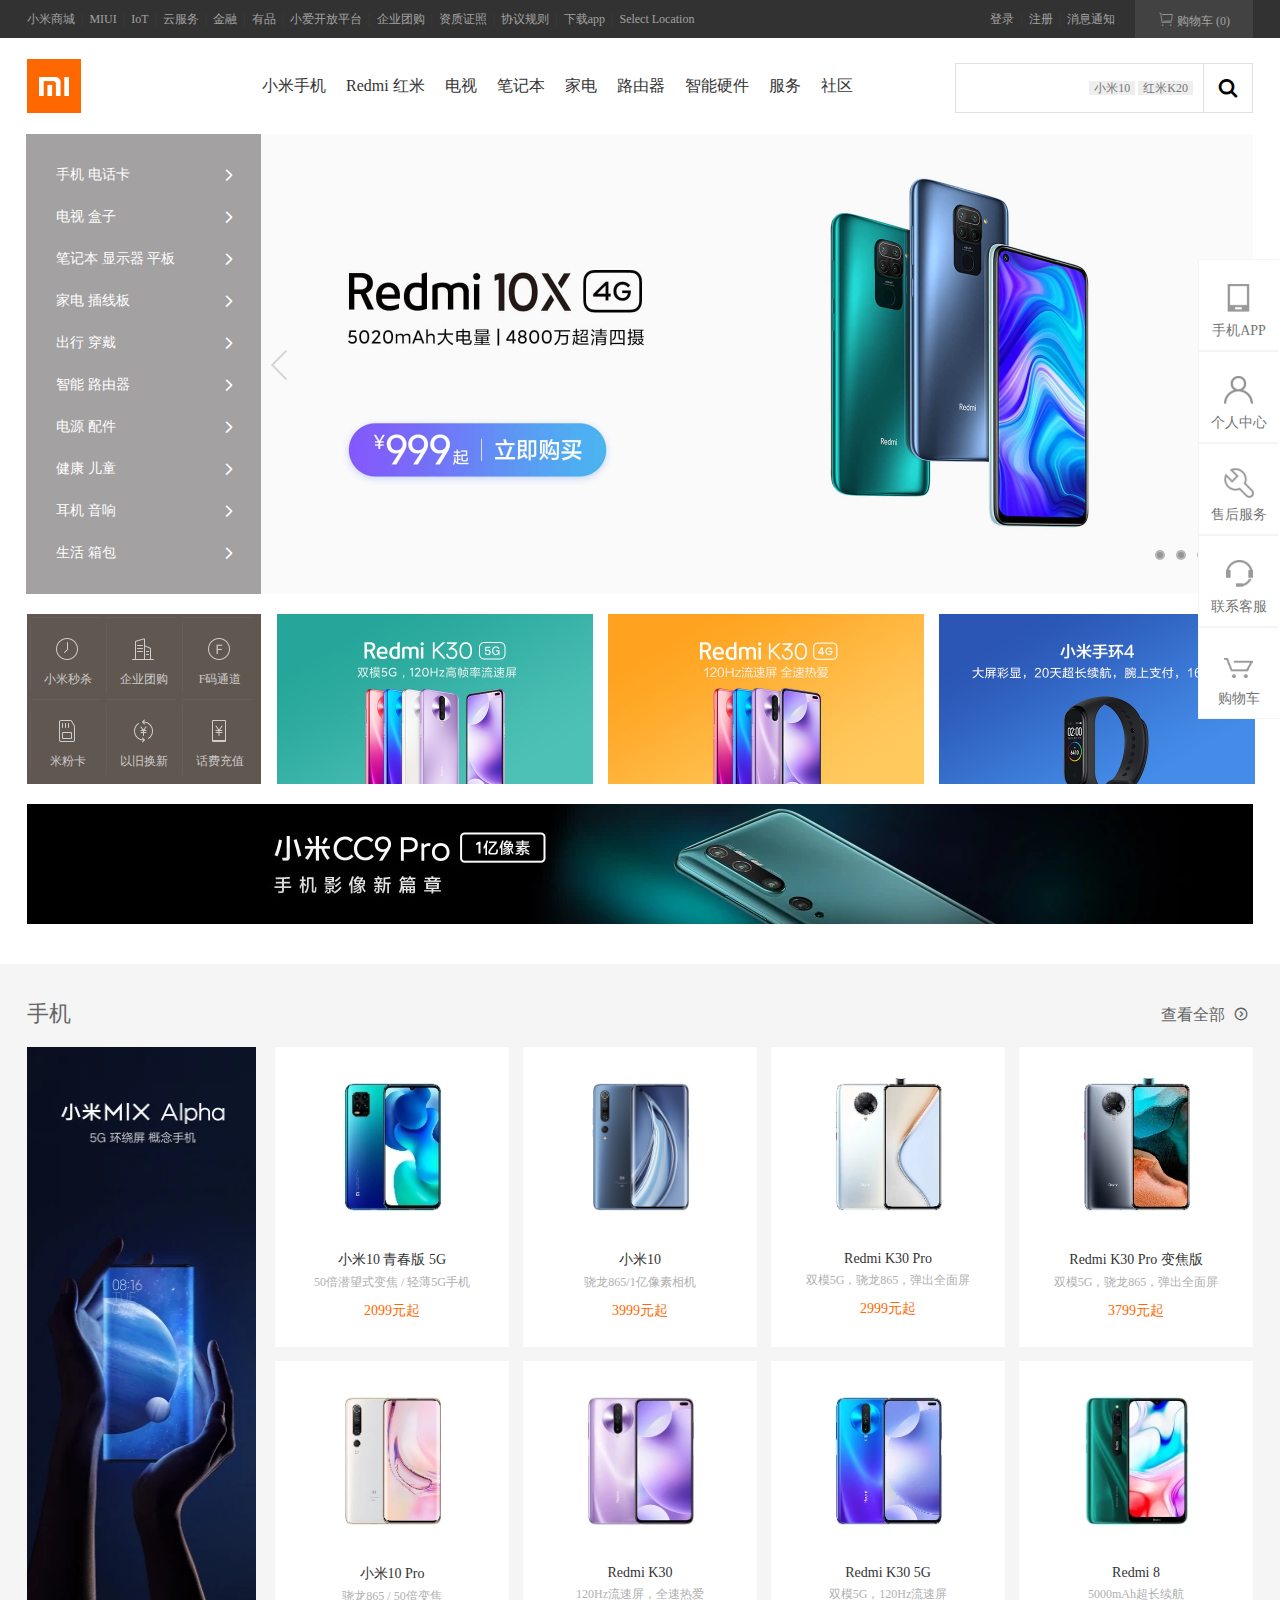
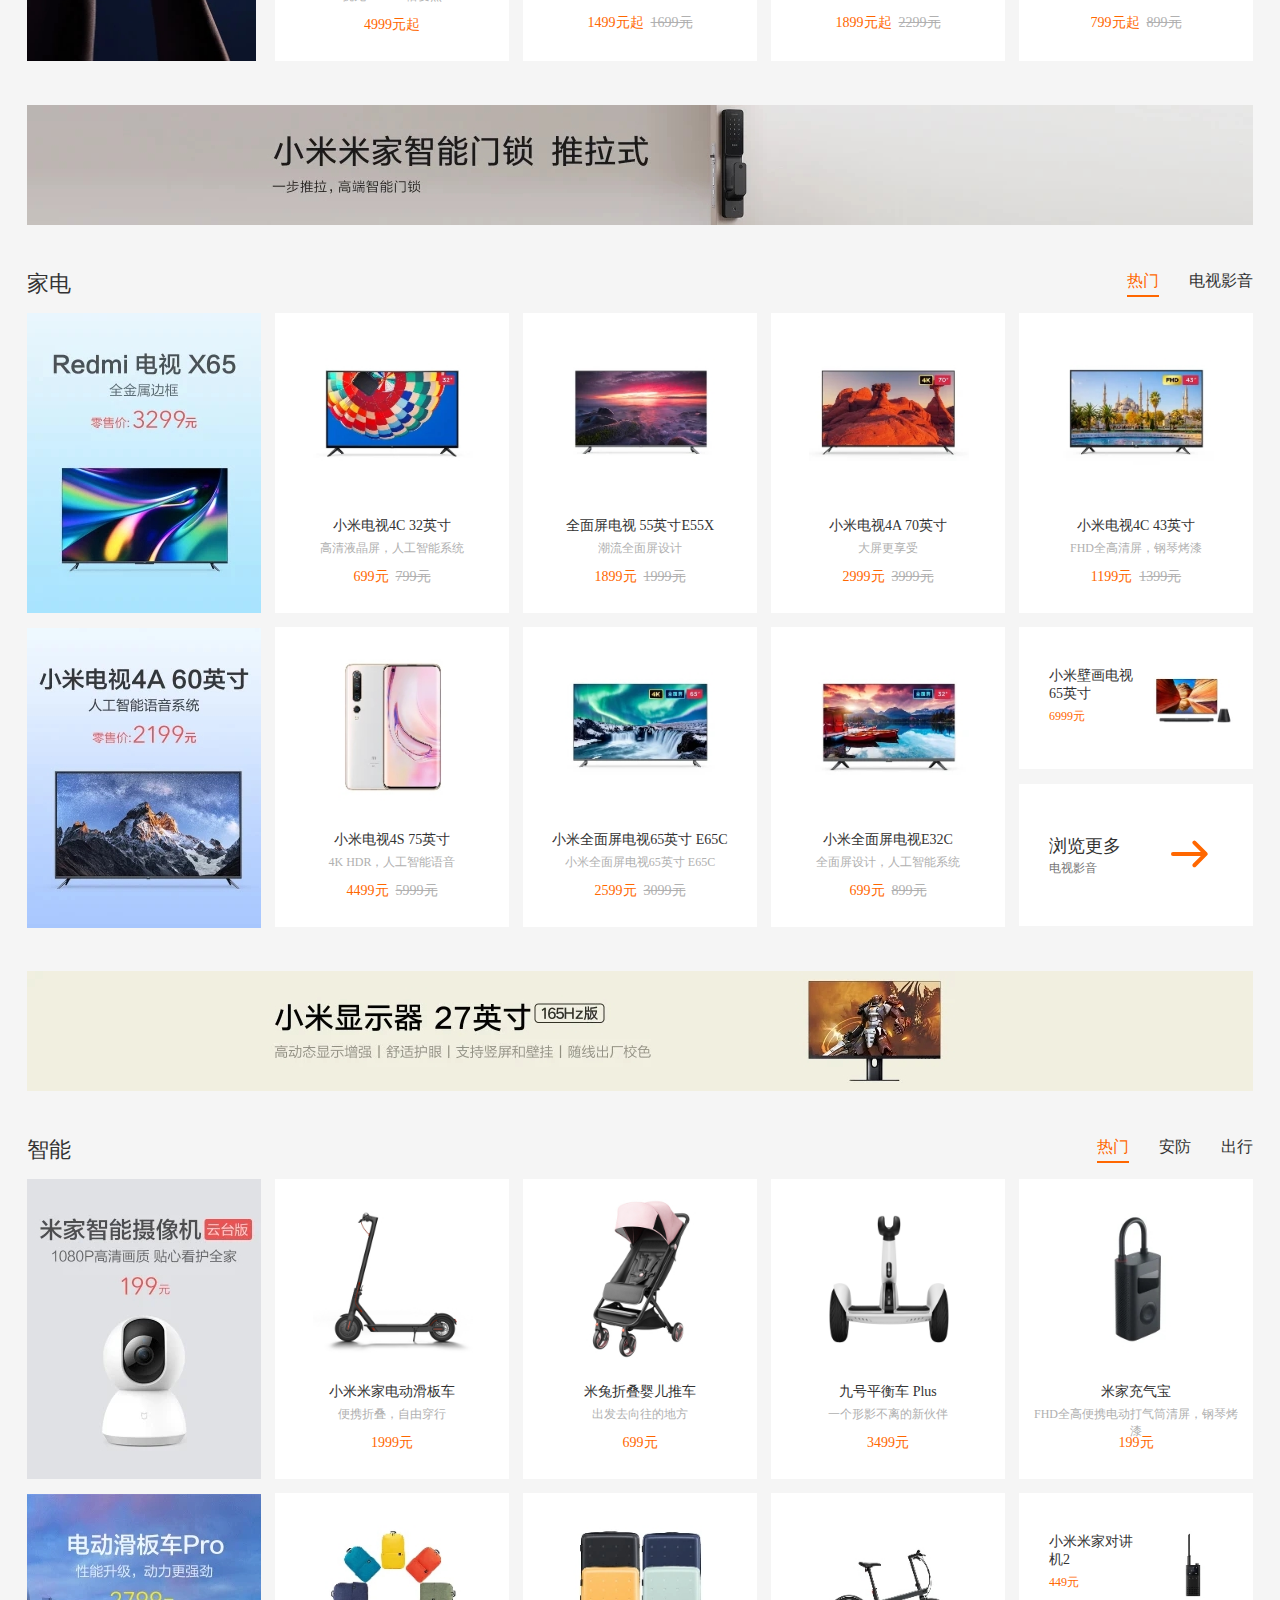
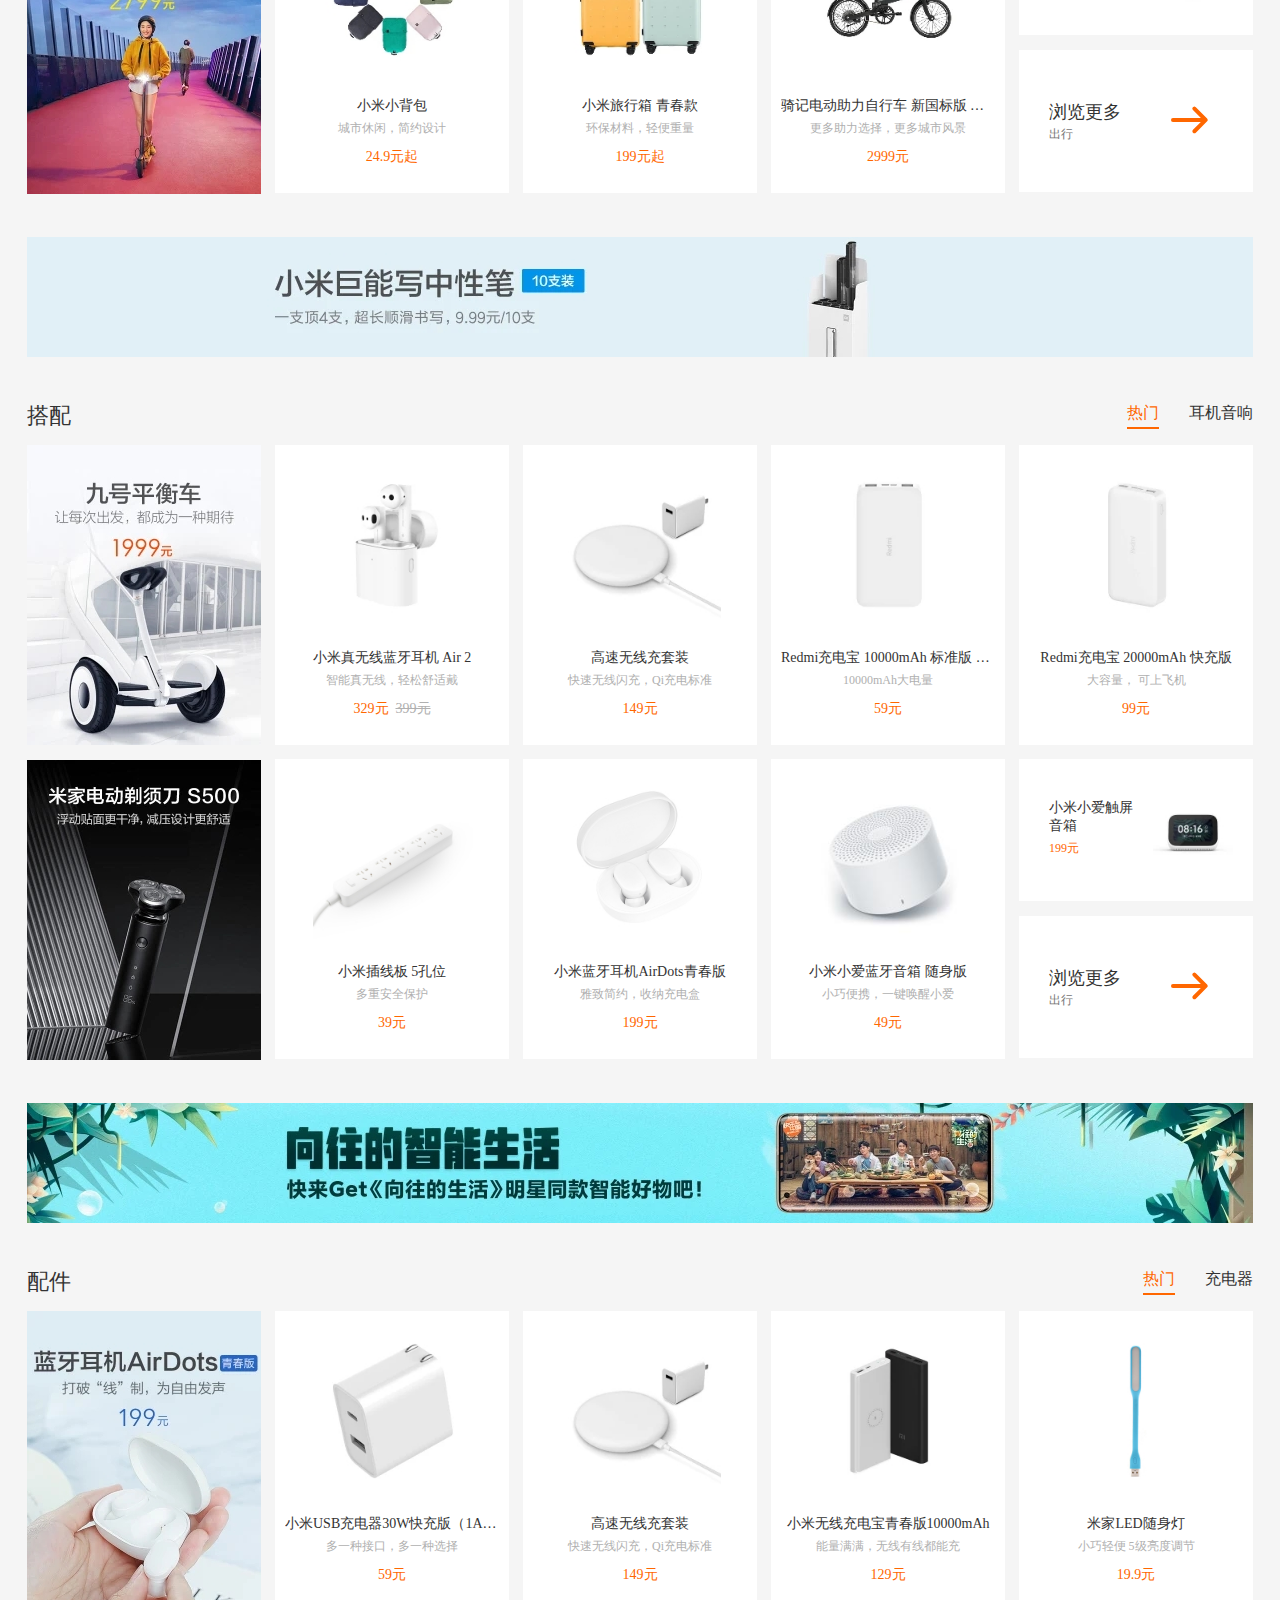
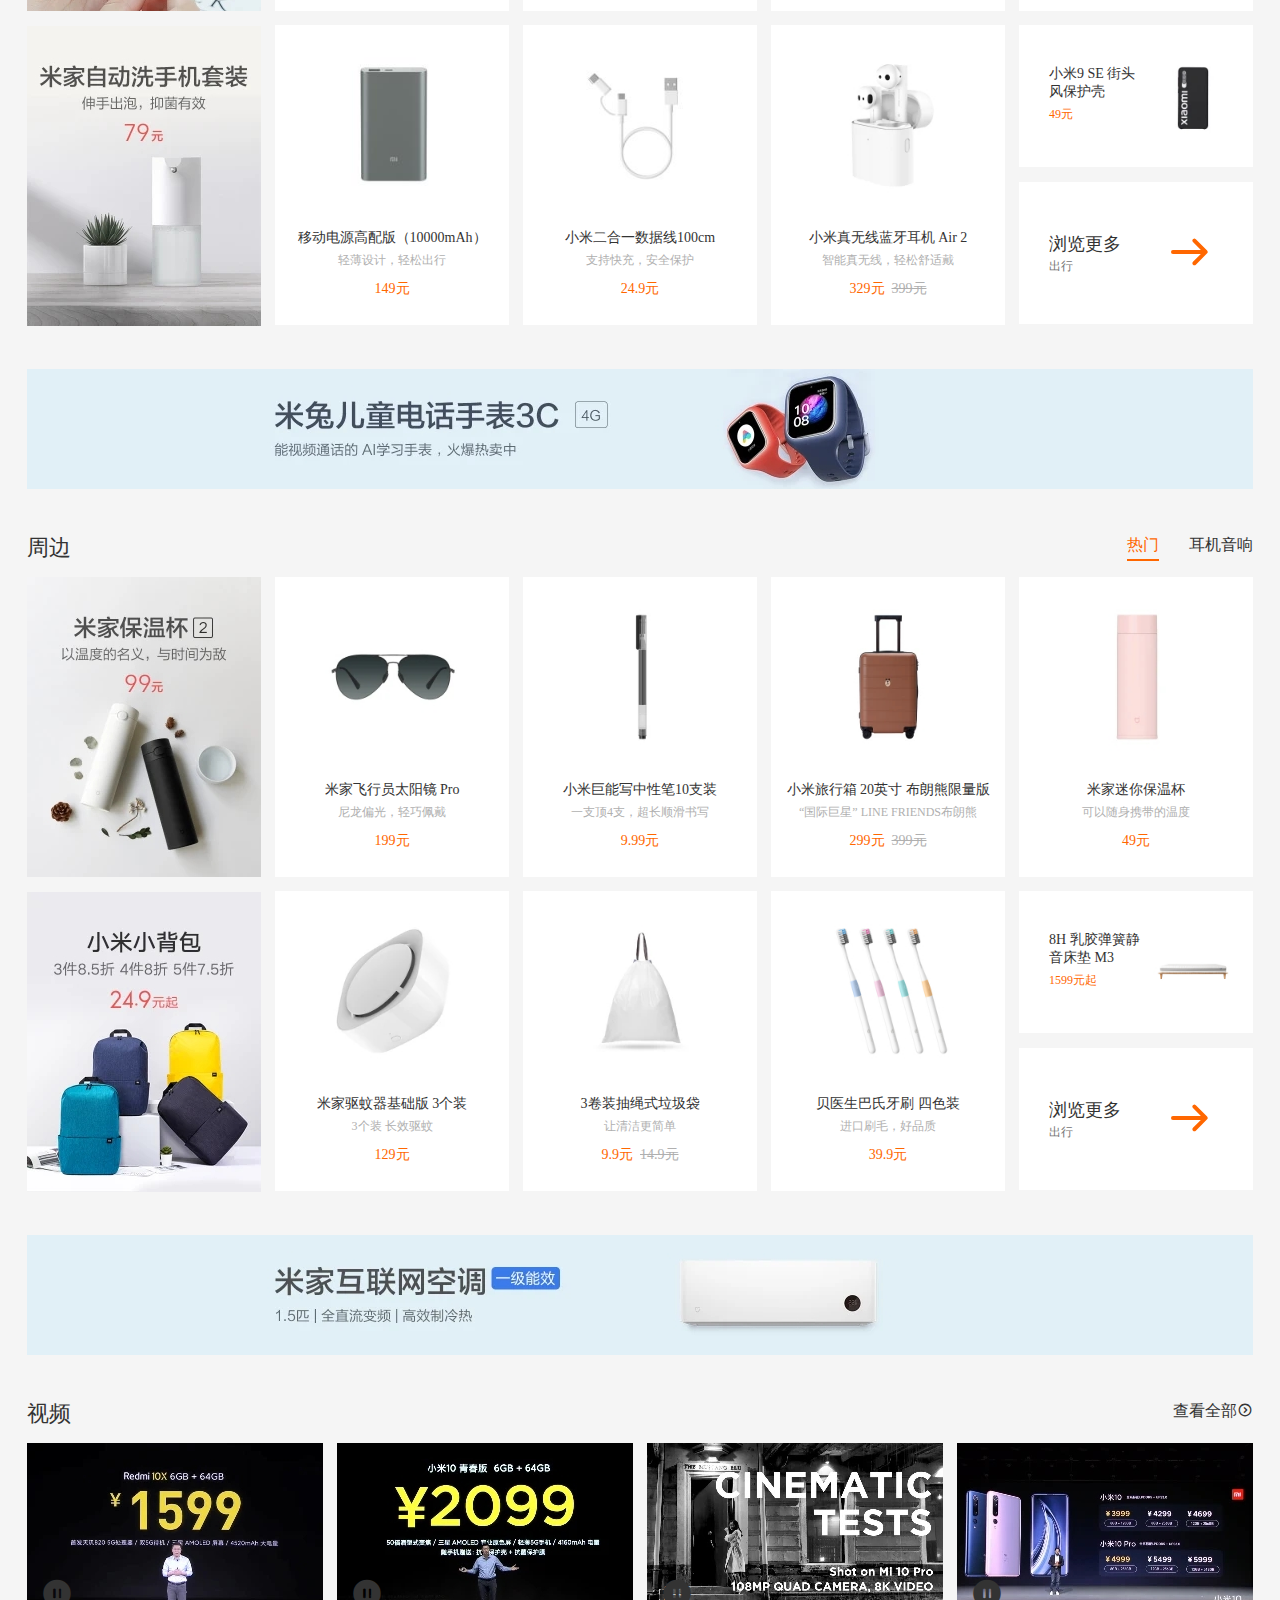
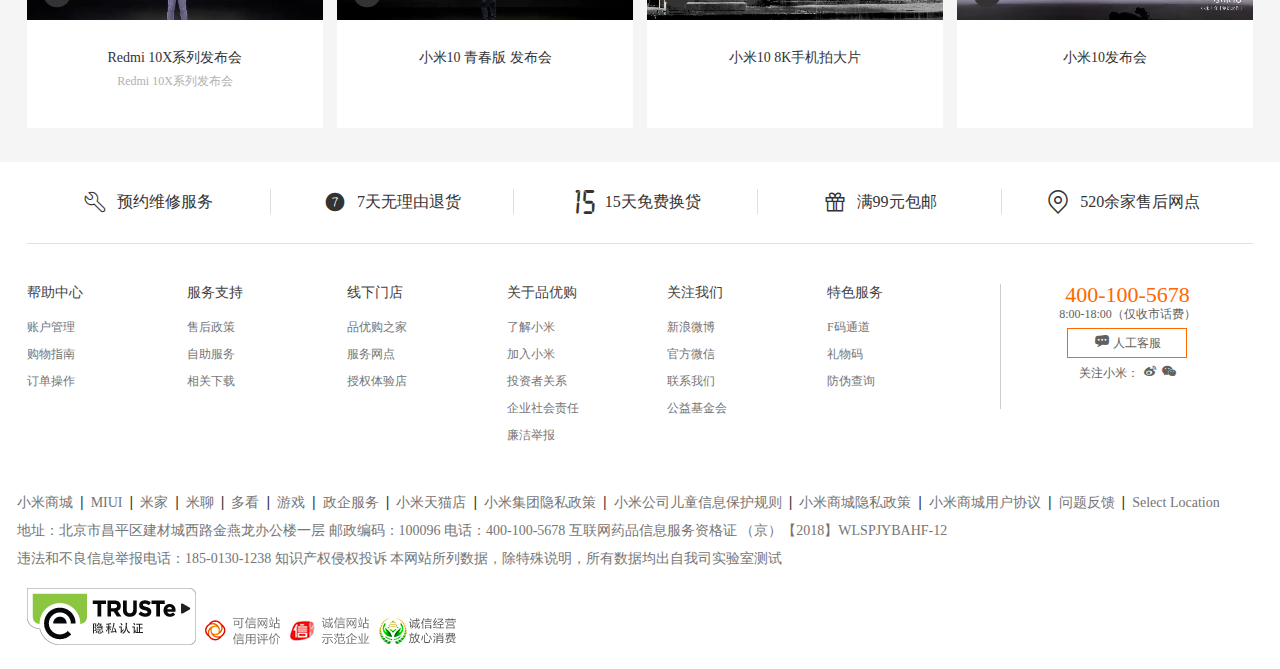
==== index.html @ 1502c495 "first commit" ====
<!DOCTYPE html>
<html>
<head>
    <meta charset="UTF-8">
    <meta name="viewport" content="width=device-width, initial-scale=1.0">
    <meta name="keywprds" content="" />
    <meta name="description"content="" />
    <title> 小米商城 - 小米10 Pro、Redmi 10X、小米MIX Alpha，小米电视官方网站</title>
    <!-- 首页的css -->
    <link rel="stylesheet" href="css/index.css">
    <!-- 公共的css -->
    <link rel="stylesheet" href="css/style.css">
    <!--  处理默认样式 -->
    <link rel="stylesheet" href="css/reset.css">
    <!-- 字体图标样式 -->
    <link rel="stylesheet" href="fonts/iconfont.css">
    <!-- 网页标题图标 -->
    <link rel="shortcut icon" href="img/favicon.ico" type="image/x-icon">
    <script src="https://cdn.staticfile.org/jquery/1.10.2/jquery.min.js">
    </script>
</head>
<body>
    <!-- 顶部 S -->
    <div class="page-top">
        <div class="container">
                <div class="top-lt">
                    <a href="#">小米商城</a>
                    <span>|</span>
                    <a href="#">MIUI</a>
                    <span>|</span>
                    <a href="#">IoT</a>
                    <span>|</span>
                    <a href="#">云服务</a>
                    <span>|</span>
                    <a href="#">金融</a>
                    <span>|</span>
                    <a href="#">有品</a>
                    <span>|</span>
                    <a href="#">小爱开放平台</a>
                    <span>|</span>
                    <a href="#">企业团购</a>
                    <span>|</span>
                    <a href="#">资质证照</a>
                    <span>|</span>
                    <a href="#">协议规则</a>
                    <span>|</span>
                    <a href="#" class="download">下载app
                    <div class="down-box">
                        <b>&#9650</b>
                        <img src="img/download.png" alt="">
                        <i style="cursor: auto;">小米商城app</i>
                    </div>
                </a>
                    <span>|</span>
                    <a href="#">Select Location</a>
                </div>
                <div class="top-gt">
                    <div class="car-box">
                        <a href="#" class="tit">
                            <i class="iconfont icon-gouwuche"></i>
                            购物车
                            (<span>0</span>)
                        </a>
                        <div class="pop">
                            <p class="no-good">您的购物车还没有商品，赶紧选购吧</p>
                            <!-- <ul class="list">
                                <li>
                                    <a href="#" class="pic"><img src="img/1.webp.jpg" alt=""></a>
                                        <div class="txt">小米10 青春版5G</div>
                                        <div class="num">
                                            <h4>3299元 X 1</h4>
                                            <i>X</i>
                                        </div>
                                </li>
                                <li>
                                    <a href="#" class="pic"><img src="img/1.webp.jpg" alt=""></a>
                                        <div class="txt">小米10 青春版5G</div>
                                        <div class="num">
                                            <h4>3299元 X 1</h4>
                                            <i>X</i>
                                        </div>
                                </li>
                                <li>
                                    <a href="#" class="pic"><img src="img/1.webp.jpg" alt=""></a>
                                        <div class="txt">小米10 青春版5G</div>
                                        <div class="num">
                                            <h4>3299元 X 1</h4>
                                            <i>X</i>
                                        </div>
                                </li>
                                <li>
                                    <a href="#" class="pic"><img src="img/1.webp.jpg" alt=""></a>
                                        <div class="txt">小米10 青春版5G</div>
                                        <div class="num">
                                            <h4>3299元 X 1</h4>
                                            <i>X</i>
                                        </div>
                                </li>
                                <li>
                                    <a href="#" class="pic"><img src="img/1.webp.jpg" alt=""></a>
                                        <div class="txt">小米10 青春版5G</div>
                                        <div class="num">
                                            <h4>3299元 X 1</h4>
                                            <i>X</i>
                                        </div>
                                </li>
                            </ul>
                            <div class="total">
                                <div class="price">
                                    <p>共8件商品</p>
                                    <h3>6062元</h3>
                                </div>
                                <a href="#" class="btn">立即结算</a>
                            </div> -->
                        </div>
                    </div>
                    <div class="login">
                        <a href="#">登录</a>
                        <span>|</span>
                        <a href="#">注册</a>
                        <span>|</span>
                        <a href="#">消息通知</a>
                    </div>
                    <!-- <div class="userinfo">
                        <div class="user">
                            <a href="#" class="tit">用户~~</a>
                            <ul>
                                <li><a href="#">个人中心</a></li>
                                <li><a href="#">评价晒单</a></li>
                                <li><a href="#">我的喜欢</a></li>
                                <li><a href="#">小米账号</a></li>
                                <li><a href="#">退出登录</a></li>
                            </ul>
                        </div>
                        <a href="#" class="link">消息通知</a>
                        <span>|</span>
                        <a href="#" class="link">我的订单</a>
                    </div> -->
                </div>
        </div>
    </div>
    <!-- 顶部  E-->

    <!-- 导航 S -->
        <div class="page-nav">
            <div class="container">
                <a href="" class="logo"></a>
                <ul class="nav">
                    <li class="nav-item" id="page-all-nav">
                        <a href="#" class="tit">全部商品分类</a>
                        <!-- 全部商品分类下拉菜单 -->
                        <div class="slider-nav">
                            <ul class="slider-ul">
                                <li class="slider-li">
                                        <a href="#" class="name">
                                            手机 电话卡
                                            <i class="iconfont icon-you-"></i>
                                        </a>
                                        <div class="slider-pop">
                                            <a href="#" class="pop-a">
                                                <img src="img/sm1.webp.jpg" alt="">
                                                <span class="text">Redmi 10X 4G</span>
                                            </a>
                                            <a href="#" class="pop-a">
                                                <img src="img/sm1.webp.jpg" alt="">
                                                <span class="text">Redmi 10X 4G</span>
                                            </a>
                                            <a href="#" class="pop-a">
                                                <img src="img/sm1.webp.jpg" alt="">
                                                <span class="text">Redmi 10X 4G</span>
                                            </a>
                                            <a href="#" class="pop-a">
                                                <img src="img/sm1.webp.jpg" alt="">
                                                <span class="text">Redmi 10X 4G</span>
                                            </a>
                                            <a href="#" class="pop-a">
                                                <img src="img/sm1.webp.jpg" alt="">
                                                <span class="text">Redmi 10X 4G</span>
                                            </a>
                                            <a href="#" class="pop-a">
                                                <img src="img/sm1.webp.jpg" alt="">
                                                <span class="text">Redmi 10X 4G</span>
                                            </a>
                                            <a href="#" class="pop-a">
                                                <img src="img/sm1.webp.jpg" alt="">
                                                <span class="text">Redmi 10X 4G</span>
                                            </a>
                                            <a href="#" class="pop-a">
                                                <img src="img/sm1.webp.jpg" alt="">
                                                <span class="text">Redmi 10X 4G</span>
                                            </a>
                                            <a href="#" class="pop-a">
                                                <img src="img/sm1.webp.jpg" alt="">
                                                <span class="text">Redmi 10X 4G</span>
                                            </a>
                                            <a href="#" class="pop-a">
                                                <img src="img/sm1.webp.jpg" alt="">
                                                <span class="text">Redmi 10X 4G</span>
                                            </a>
                                            <a href="#" class="pop-a">
                                                <img src="img/sm1.webp.jpg" alt="">
                                                <span class="text">Redmi 10X 4G</span>
                                            </a>
                                            <a href="#" class="pop-a">
                                                <img src="img/sm1.webp.jpg" alt="">
                                                <span class="text">Redmi 10X 4G</span>
                                            </a>
                                            
                                        </div>
                                </li>
                                <li class="slider-li">
                                    <a href="#" class="name">
                                        电视 盒子
                                        <i class="iconfont icon-you-"></i>
                                    </a>
                                </li>
                                <li class="slider-li">
                                    <a href="#" class="name">
                                        笔记本 显示器 平板
                                        <i class="iconfont icon-you-"></i>
                                    </a>
                                </li>
                                <li class="slider-li">
                                    <a href="#" class="name">
                                        家电 插线板
                                        <i class="iconfont icon-you-"></i>
                                    </a>
                                </li>
                                <li class="slider-li">
                                    <a href="#" class="name">
                                        出行 穿戴
                                        <i class="iconfont icon-you-"></i>
                                    </a>
                                </li>
                                <li class="slider-li">
                                    <a href="#" class="name">
                                        智能 路由器
                                        <i class="iconfont icon-you-"></i>
                                    </a>
                                </li>
                                <li class="slider-li">
                                    <a href="#" class="name">
                                        电源 配件
                                        <i class="iconfont icon-you-"></i>
                                    </a>
                                </li>
                                <li class="slider-li">
                                    <a href="#" class="name">
                                        健康 儿童
                                        <i class="iconfont icon-you-"></i>
                                    </a>
                                </li>
                                <li class="slider-li">
                                    <a href="#" class="name">
                                        耳机 音响
                                        <i class="iconfont icon-you-"></i>
                                    </a>
                                </li>
                                <li class="slider-li">
                                    <a href="#" class="name">
                                        生活 箱包
                                        <i class="iconfont icon-you-"></i>
                                    </a>
                                </li>
                            
                            </ul>
                        </div>
                    </li>
                    <li class="nav-item">
                        <a href="#" class="tit">小米手机</a>
                        <div class="pop">
                            <ul class="down-ul container">
                                <li class="down-li">
                                    <a href="#" class="pic">
                                        <img src="img/1.webp.jpg" alt="">
                                    </a>
                                <h3 class="name">小米10 青春版 5G</h3>
                                <p class="price">2099元起</p>
                                <i></i>
                                </li>
                                <li class="down-li">
                                    <a href="#" class="pic">
                                        <img src="img/2.webp.jpg" alt="">
                                    </a>
                                <h3 class="name">小米10 Pro</h3>
                                <p class="price">4999元起</p>
                                <i></i>
                                </li>
                                <li class="down-li">
                                    <a href="#" class="pic">
                                        <img src="img/3.webp.jpg" alt="">
                                    </a>
                                <h3 class="name">小米10</h3>
                                <p class="price">4999元</p>
                                <i></i>
                                </li>
                                <li class="down-li">
                                    <a href="#" class="pic">
                                        <img src="img/4.webp.jpg" alt="">
                                    </a>
                                <h3 class="name">小米CC9</h3>
                                <p class="price">1499元起</p>
                                <i></i>
                                </li>
                                <li class="down-li">
                                    <a href="#" class="pic">
                                        <img src="img/5.webp.jpg" alt="">
                                    </a>
                                <h3 class="name">小米CC9e</h3>
                                <p class="price">1099元起</p>
                                <i></i>
                                </li>
                                <li class="down-li">
                                    <a href="#" class="pic">
                                        <img src="img/6.webp.jpg" alt="">
                                    </a>
                                <h3 class="name">小米CC9 美图定制版</h3>
                                <p class="price">1999元</p>
                                </li>
                                
                            </ul>
                        </div>
                    </li>
                    <li class="nav-item">
                        <a href="#" class="tit">Redmi 红米</a>
                        <div class="pop">
                            <ul class="down-ul container">
                                <li class="down-li">
                                    <a href="#" class="pic">
                                        <img src="img/red1.jpg" alt="">
                                    </a>
                                <h3 class="name">Redmi 10X 4G</h3>
                                <p class="price">999元起</p>
                                <i></i>
                                </li>
                                <li class="down-li">
                                    <a href="#" class="pic">
                                        <img src="img/red2.jpg" alt="">
                                    </a>
                                <h3 class="name"> Redmi 10X 5G 系列</h3>
                                <p class="price">1599元起</p>
                                <i></i>
                                </li>
                                <li class="down-li">
                                    <a href="#" class="pic">
                                        <img src="img/red3.jpg" alt="">
                                    </a>
                                <h3 class="name">Redmi K30 Pro</h3>
                                <p class="price">2699元起</p>
                                <i></i>
                                </li>
                                <li class="down-li">
                                    <a href="#" class="pic">
                                        <img src="img/red4.jpg" alt="">
                                    </a>
                                <h3 class="name">Redmi K30 Pro 变焦版</h3>
                                <p class="price">3799元起</p>
                                <i></i>
                                </li>
                                <li class="down-li">
                                    <a href="#" class="pic">
                                        <img src="img/red5.jpg" alt="">
                                    </a>
                                <h3 class="name">Redmi K30</h3>
                                <p class="price">1399元起</p>
                                <i></i>
                                </li>
                                <li class="down-li">
                                    <a href="#" class="pic">
                                        <img src="img/red6.jpg" alt="">
                                    </a>
                                <h3 class="name">Redmi K30 5G</h3>
                                <p class="price">1899元起</p>
                                </li>
                                
                            </ul>
                        </div>
                    </li>
                    <li class="nav-item">
                        <a href="#" class="tit">电视</a>
                        <div class="pop">
                            <ul class="down-ul container">
                                <li class="down-li">
                                    <a href="#" class="pic">
                                        <img src="img/TV1.jpg" alt="">
                                    </a>
                                <h3 class="name">Redmi 智能电视 MAX 98''</h3>
                                <p class="price">19999元</p>
                                <i></i>
                                </li>
                                <li class="down-li">
                                    <a href="#" class="pic">
                                        <img src="img/TV2.jpg" alt="">
                                    </a>
                                <h3 class="name">小米电视4A 60英寸</h3>
                                <p class="price">1899元</p>
                                <i></i>
                                </li>
                                <li class="down-li">
                                    <a href="#" class="pic">
                                        <img src="img/TV3.jpg" alt="">
                                    </a>
                                <h3 class="name">Redmi 智能电视 X55</h3>
                                <p class="price">1999元</p>
                                <i></i>
                                </li>
                                <li class="down-li">
                                    <a href="#" class="pic">
                                        <img src="img/TV4.jpg" alt="">
                                    </a>
                                <h3 class="name">Redmi 红米电视 70英寸 R70A</h3>
                                <p class="price">2999元</p>
                                <i></i>
                                </li>
                                <li class="down-li">
                                    <a href="#" class="pic">
                                        <img src="img/TV5.jpg" alt="">
                                    </a>
                                <h3 class="name">小米壁画电视 65英寸</h3>
                                <p class="price">6999元</p>
                                <i></i>
                                </li>
                                <li class="down-li">
                                    <a href="#" class="pic">
                                        <img src="img/TV6.jpg" alt="">
                                    </a>
                                <h3 class="name">小米全面屏电视E55A</h3>
                                <p class="price">1599元</p>
                                </li>
                                
                            </ul>
                        </div>
                    </li>
                    <li class="nav-item">
                        <a href="#" class="tit">笔记本</a>
                        <div class="pop">
                            <ul class="down-ul container">
                                <li class="down-li">
                                    <a href="#" class="pic">
                                        <img src="img/cpu1.jpg" alt="">
                                    </a>
                                <h3 class="name">RedmiBook 16 锐龙版</h3>
                                <p class="price">3599元起</p>
                                <i></i>
                                </li>
                                <li class="down-li">
                                    <a href="#" class="pic">
                                        <img src="img/cpu2.jpg" alt="">
                                    </a>
                                <h3 class="name">RedmiBook 14 Ⅱ 锐龙版</h3>
                                <p class="price">3499元起</p>
                                <i></i>
                                </li>
                                <li class="down-li">
                                    <a href="#" class="pic">
                                        <img src="img/cpu3.jpg" alt="">
                                    </a>
                                <h3 class="name">RedmiBook 13 锐龙版</h3>
                                <p class="price">3499元起</p>
                                <i></i>
                                </li>
                                <li class="down-li">
                                    <a href="#" class="pic">
                                        <img src="img/cpu4.jpg" alt="">
                                    </a>
                                <h3 class="name">RedmiBook 13</h3>
                                <p class="price">4199元起</p>
                                <i></i>
                                </li>
                                <li class="down-li">
                                    <a href="#" class="pic">
                                        <img src="img/cpu5.jpg" alt="">
                                    </a>
                                <h3 class="name">小米笔记本Pro 15</h3>
                                <p class="price">5299元起</p>
                                <i></i>
                                </li>
                                <li class="down-li">
                                    <a href="#" class="pic">
                                        <img src="img/cpu6.jpg" alt="">
                                    </a>
                                <h3 class="name">RedmiBook 14</h3>
                                <p class="price">3999元起</p>
                                </li>
                                
                            </ul>
                        </div>
                    </li>
                    <li class="nav-item">
                        <a href="#" class="tit">家电</a>
                        <div class="pop">
                            <ul class="down-ul container">
                                <li class="down-li">
                                    <a href="#" class="pic">
                                        <img src="img/jd1.jpg" alt="">
                                    </a>
                                <h3 class="name">米家互联网空调C1（一级能效）</h3>
                                <p class="price">1949元</p>
                                <i></i>
                                </li>
                                <li class="down-li">
                                    <a href="#" class="pic">
                                        <img src="img/jd2.jpg" alt="">
                                    </a>
                                <h3 class="name">米家互联网空调（一级能效）</h3>
                                <p class="price">1949元</p>
                                <i></i>
                                </li>
                                <li class="down-li">
                                    <a href="#" class="pic">
                                        <img src="img/jd3.jpg" alt="">
                                    </a>
                                <h3 class="name">Redmi全自动波轮洗衣机1A</h3>
                                <p class="price">779元</p>
                                <i></i>
                                </li>
                                <li class="down-li">
                                    <a href="#" class="pic">
                                        <img src="img/jd4.jpg" alt="">
                                    </a>
                                <h3 class="name">米家互联网洗烘一体机10kg</h3>
                                <p class="price">1999元</p>
                                <i></i>
                                </li>
                                <li class="down-li">
                                    <a href="#" class="pic">
                                        <img src="img/jd5.jpg" alt="">
                                    </a>
                                <h3 class="name">米家风冷对开门冰箱 483L</h3>
                                <p class="price">2199元</p>
                                <i></i>
                                </li>
                                <li class="down-li">
                                    <a href="#" class="pic">
                                        <img src="img/jd6.jpg" alt="">
                                    </a>
                                <h3 class="name">米家两门冰箱 160L</h3>
                                <p class="price">899元</p>
                                </li>
                                
                            </ul>
                        </div>
                    </li>
                    <li class="nav-item">
                        <a href="#" class="tit">路由器</a>
                        <div class="pop">
                            <ul class="down-ul container">
                                <li class="down-li">
                                    <a href="#" class="pic">
                                        <img src="img/lyq1.jpg" alt="">
                                    </a>
                                <h3 class="name">Redmi路由器 AX5</h3>
                                <p class="price">229元</p>
                                <i></i>
                                </li>
                                <li class="down-li">
                                    <a href="#" class="pic">
                                        <img src="img/lyq2.jpg" alt="">
                                    </a>
                                <h3 class="name">小米路由器 AX1800</h3>
                                <p class="price">329元</p>
                                <i></i>
                                </li>
                                <li class="down-li">
                                    <a href="#" class="pic">
                                        <img src="img/lyq3.jpg" alt="">
                                    </a>
                                <h3 class="name">小米AIoT路由器AX3600</h3>
                                <p class="price">599元</p>
                                <i></i>
                                </li>
                                <li class="down-li">
                                    <a href="#" class="pic">
                                        <img src="img/lyq4.jpg" alt="">
                                    </a>
                                <h3 class="name">Redmi路由器AC2100</h3>
                                <p class="price">169元</p>
                                <i></i>
                                </li>
                                <li class="down-li">
                                    <a href="#" class="pic">
                                        <img src="img/lyq5.jpg" alt="">
                                    </a>
                                <h3 class="name">小米路由器AC2100</h3>
                                <p class="price">229元</p>
                                <i></i>
                                </li>
                                <li class="down-li">
                                    <a href="#" class="pic">
                                        <img src="img/lyq6.jpg" alt="">
                                    </a>
                                <h3 class="name">小米路由器 Mesh</h3>
                                <p class="price">999元</p>
                                </li>
                                
                            </ul>
                        </div>
                    </li>
                    <li class="nav-item">
                        <a href="#" class="tit">智能硬件</a>
                        <div class="pop">
                            <ul class="down-ul container">
                                <li class="down-li">
                                    <a href="#" class="pic">
                                        <img src="img/zn1.jpg" alt="">
                                    </a>
                                <h3 class="name">小米米家智能摄像机云台版</h3>
                                <p class="price">179元</p>
                                <i></i>
                                </li>
                                <li class="down-li">
                                    <a href="#" class="pic">
                                        <img src="img/zn2.jpg" alt="">
                                    </a>
                                <h3 class="name">小米小爱老师</h3>
                                <p class="price">429元起</p>
                                <i></i>
                                </li>
                                <li class="down-li">
                                    <a href="#" class="pic">
                                        <img src="img/zn3.jpg" alt="">
                                    </a>
                                <h3 class="name">小米米家智能门锁</h3>
                                <p class="price">1099元起</p>
                                <i></i>
                                </li>
                                <li class="down-li">
                                    <a href="#" class="pic">
                                        <img src="img/zn4.jpg" alt="">
                                    </a>
                                <h3 class="name">Redmi小爱触屏音箱 8</h3>
                                <p class="price">349元</p>
                                <i></i>
                                </li>
                                <li class="down-li">
                                    <a href="#" class="pic">
                                        <img src="img/zn5.jpg" alt="">
                                    </a>
                                <h3 class="name">小米小爱触屏音箱</h3>
                                <p class="price">199元起</p>
                                <i></i>
                                </li>
                                <li class="down-li">
                                    <a href="#" class="pic">
                                        <img src="img/zn6.jpg" alt="">
                                    </a>
                                <h3 class="name">Redmi小爱音箱 Play</h3>
                                <p class="price">79元起</p>
                                </li>
                                
                            </ul>
                        </div>
                    </li>
                    <li class="nav-item">
                        <a href="#" class="tit">服务</a>
                    </li>
                    <li class="nav-item">
                        <a href="#" class="tit">社区</a>
                    </li>
                </ul>
                <div class="search">
                    <form action="">
                        <input type="text" class="q" />
                        <input type="submit" class="btn iconfont" value="&#xe60b;" />
                        <div class="tags">
                            <span><a href="#">小米10</a> </span>
                            <span><a href="#">红米K20</a> </span>
                        </div>
                    </form>
                    <div class="hot">
                        <ul>
                            <li><a href="#">小米手环5</a></li>
                            <li><a href="#">小米手环5</a></li>
                            <li><a href="#">小米手环5</a></li>
                            <li><a href="#">小米手环5</a></li>
                            <li><a href="#">小米手环5</a></li>
                            <li><a href="#">小米手环5</a></li>
                            <li><a href="#">小米手环5</a></li>
                            <li><a href="#">小米手环5</a></li>
                            <li><a href="#">小米手环5</a></li>
                            <li><a href="#">小米手环5</a></li>
                        </ul>
                    </div>
                </div>
            </div>
        </div>
    <!-- 导航 E -->

    <!-- 轮播导航 S -->
    <div class="idx-banner container">
        <ul class="banner-list">
            <li><img src="img/banner1.webp.jpg" alt=""><a href="#"></a></li>
            <li><img src="img/banner2.webp.jpg" alt=""><a href="#"></a></li>
            <li><img src="img/banner3.webp.jpg" alt=""><a href="#"></a></li>
            <li><img src="img/banner4.webp.jpg" alt=""><a href="#"></a></li>
            <li><img src="img/banner5.webp.jpg" alt=""><a href="#"></a></li>
        </ul>
        <a href="#" id="left" class="btn prev"></a>
        <a href="#" id="right" class="btn next"></a>
        <div class="page">
            <a href="#"><span>1</span></a>
            <a href="#"><span>2</span></a>
            <a href="#"><span>3</span></a>
            <a href="#"><span>4</span></a>
            <a href="#"><span>5</span></a>
        </div>
    </div>
    <!-- 轮播导航 E -->

    <!-- 菜单和广告 S -->
       <div class="idx-menu-adv container">
           <div class="menu">
                <ul>
                    <li><a href="#"><img src="img/d5.png" alt="">小米秒杀</a></li>
                    <li><a href="#"><img src="img/d6.png" alt="">企业团购</a></li>
                    <li><a href="#"><img src="img/d7.png" alt="">F码通道</a></li>
                    <li><a href="#"><img src="img/d8.png" alt="">米粉卡</a></li>
                    <li><a href="#"><img src="img/d9.png" alt="">以旧换新</a></li>
                    <li><a href="#"><img src="img/d10.png" alt="">话费充值</a></li>
                </ul>
           </div>
           <div class="adv">
               <ul>
                   <li class="first"><a href="#" class="pic"><img src="img/adv1.jpg" alt=""></a></li>
                   <li><a href="#" class="pic"><img src="img/adv2.jpg" alt=""></a></li>
                   <li><a href="#" class="pic"><img src="img/adv3.jpg" alt=""></a></li>
               </ul>
           </div>
       </div>
    <!-- 菜单和广告 E -->

    <!-- 广告图 S -->
    <div class="idx-adv container">
        <a href="#"><img src="img/adv11.jpg" alt=""></a>
    </div>
    <!-- 广告图 E -->

    <!-- 大内容区 S -->
       <div class="idx-container">
           <div class="container">
               <!-- 手机 -->
               <div class="idx-title">
                   <span class="tit">手机</span>
                    <a href="" class="more">查看全部 <i class="iconfont icon-youjiantou-"></i></a>
               </div>
               <div class="idx-phone idx-box">
                    <div class="adv-box col-5">
                        <a href="#" class="single"><img src="img/al1.webp.jpg" alt=""></a>
                    </div>
                    <div class="good-box">
                        <ul class="box-list">
                            <li><a href="#">
                                <div class="col-5">
                                    <img src="img/1.webp.jpg" alt="">
                                </div>
                                    <h3 class="title">小米10 青春版 5G</h3>
                                    <p class="desc">50倍潜望式变焦 / 轻薄5G手机</p>
                                    <p class="price">2099元起</p>
                            </a></li>
                            <li><a href="#">
                                <div class="col-5">
                                    <img src="img/2.webp.jpg" alt="">
                                </div>
                                    <h3 class="title">小米10</h3>
                                    <p class="desc">骁龙865/1亿像素相机</p>
                                    <p class="price">3999元起</p>
                            </a></li>
                            <li><a href="#">
                                <div class="col-5">
                                    <img src="img/3.webp.jpg" alt="">
                                </div>
                                    <h3 class="title">Redmi K30 Pro</h3>
                                    <p class="desc">双模5G，骁龙865，弹出全面屏</p>
                                    <p class="price">2999元起</p>
                            </a></li>
                            <li><a href="#">
                                <div class="col-5">
                                    <img src="img/4.webp.jpg" alt="">
                                </div>
                                    <h3 class="title">Redmi K30 Pro 变焦版</h3>
                                    <p class="desc">双模5G，骁龙865，弹出全面屏</p>
                                    <p class="price">3799元起</p>
                            </a></li>
                            <li><a href="#">
                                <div class="col-5">
                                    <img src="img/5.webp.jpg" alt="">
                                </div>
                                    <h3 class="title">小米10 Pro</h3>
                                    <p class="desc">骁龙865 / 50倍变焦</p>
                                    <p class="price">4999元起</p>
                            </a></li>
                            <li><a href="#">
                                <div class="col-5">
                                    <img src="img/6.webp.jpg" alt="">
                                </div>
                                    <h3 class="title">Redmi K30</h3>
                                    <p class="desc">120Hz流速屏，全速热爱</p>
                                    <p class="price">1499元起<del>1699元</del></p>
                            </a></li>
                            <li><a href="#">
                                <div class="col-5">
                                    <img src="img/7.webp.jpg" alt="">
                                </div>
                                    <h3 class="title">Redmi K30 5G</h3>
                                    <p class="desc">双模5G，120Hz流速屏</p>
                                    <p class="price">1899元起<del>2299元</del></p>
                            </a></li>
                            <li><a href="#">
                                <div class="col-5">
                                    <img src="img/8.webp.jpg" alt="">
                                </div>
                                    <h3 class="title">Redmi 8</h3>
                                    <p class="desc">5000mAh超长续航</p>
                                    <p class="price">799元起<del>899元</del></p>
                            </a></li>
                        </ul>
                    </div>
               </div>
            <div class="idx-adv">
                <a href="#"><img src="img/adv6.webp.jpg" alt=""></a>
            </div>
            <!-- 家电 -->
            <div class="home-brick-box">
                <div class="box-hd">
                    <h2 class="title">家电</h2>
                    <div class="more">
                        <ul class="tab-list">
                            <li class="active">热门</li>
                            <li>电视影音</li>
                        </ul>
                    </div>
                </div>
                <div class="idx-phone idx-box">
                    <div class="adv-box col-1">
                        <a href="#" class="double">
                            <img src="img/al2.webp.jpg" alt="">
                        </a>
                        <a href="#" class="double col-2">
                            <img src="img/al3.webp.jpg" alt="">
                        </a>
                    </div>
                    <div class="good-box">
                        <ul class="box-list">
                            <li><a href="#">
                                <div class="col-5">
                                    <img src="img/TV1.webp.jpg" alt="">
                                </div>
                                    <h3 class="title">小米电视4C 32英寸</h3>
                                    <p class="desc">高清液晶屏，人工智能系统</p>
                                    <p class="price">699元<del>799元</del></p>
                            </a></li>
                            <li><a href="#">
                                <div class="col-5">
                                    <img src="img/TV2.webp.jpg" alt="">
                                </div>
                                    <h3 class="title">全面屏电视 55英寸E55X</h3>
                                    <p class="desc">潮流全面屏设计</p>
                                    <p class="price">1899元<del>1999元</del></p>
                            </a></li>
                            <li><a href="#">
                                <div class="col-5">
                                    <img src="img/TV3.webp.jpg" alt="">
                                </div>
                                    <h3 class="title">小米电视4A 70英寸</h3>
                                    <p class="desc">大屏更享受</p>
                                    <p class="price">2999元<del>3999元</del></p>
                            </a></li>
                            <li><a href="#">
                                <div class="col-5">
                                    <img src="img/TV4.webp.jpg" alt="">
                                </div>
                                    <h3 class="title">小米电视4C 43英寸</h3>
                                    <p class="desc">FHD全高清屏，钢琴烤漆</p>
                                    <p class="price">1199元<del>1399元</del></p>
                            </a></li>
                            <li><a href="#">
                                <div class="col-5">
                                    <img src="img/5.webp.jpg" alt="">
                                </div>
                                    <h3 class="title">小米电视4S 75英寸</h3>
                                    <p class="desc">4K HDR，人工智能语音</p>
                                    <p class="price">4499元<del>5999元</del></p>
                            </a></li>
                            <li><a href="#">
                                <div class="col-5">
                                    <img src="img/TV6.webp.jpg" alt="">
                                </div>
                                    <h3 class="title">小米全面屏电视65英寸 E65C</h3>
                                    <p class="desc">小米全面屏电视65英寸 E65C</p>
                                    <p class="price">2599元<del>3099元</del></p>
                            </a></li>
                            <li><a href="#">
                                <div class="col-5">
                                    <img src="img/TV7.webp.jpg" alt="">
                                </div>
                                    <h3 class="title">小米全面屏电视E32C</h3>
                                    <p class="desc">全面屏设计，人工智能系统</p>
                                    <p class="price">699元<del>899元</del></p>
                            </a></li>
                            <li class="last-more">
                                <div class="good-top">
                                    <div class="txt">
                                        <h3><a href="#">小米壁画电视65英寸</a></h3>
                                        <p>6999元</p>
                                    </div>
                                    <a href="#" class="sm-img"><img src="img/al4.webp.jpg" alt=""></a>
                                </div>
                                <div class="good-more">
                                    <div class="txt">
                                        <h2><a href="#">浏览更多</a></h>
                                        <small>电视影音</small>
                                    </div>
                                    <i class="iconfont icon-youjiantou-1 you3"></i>
                                </div>
                            </li>
                        </ul>
                    </div>
                    <!-- <div class="good-box"></div> -->
               </div>
            </div>

            <div class="idx-adv">
                <a href="#"><img src="img/adv7.webp.jpg" alt=""></a>
            </div>
            <!-- 智能 -->
            <div class="home-brick-box">
                <div class="box-hd">
                    <h2 class="title">智能</h2>
                    <div class="more">
                        <ul class="tab-list">
                            <li class="active">热门</li>
                            <li>安防</li>
                            <li>出行</li>
                        </ul>
                    </div>
                </div>
                <div class="idx-phone idx-box">
                    <div class="adv-box col-1">
                        <a href="#" class="double">
                            <img src="img/zn7.webp.jpg" alt="">
                        </a>
                        <a href="#" class="double col-2">
                            <img src="img/zn8.webp.jpg" alt="">
                        </a>
                    </div>
                    <div class="good-box">
                        <ul class="box-list">
                            <li><a href="#">
                                <div class="col-5">
                                    <img src="img/zn9.webp.jpg" alt="">
                                </div>
                                    <h3 class="title">小米米家电动滑板车</h3>
                                    <p class="desc">便携折叠，自由穿行</p>
                                    <p class="price">1999元</p>
                            </a></li>
                            <li><a href="#">
                                <div class="col-5">
                                    <img src="img/zn10.webp.jpg" alt="">
                                </div>
                                    <h3 class="title">米兔折叠婴儿推车</h3>
                                    <p class="desc">出发去向往的地方</p>
                                    <p class="price">699元</p>
                            </a></li>
                            <li><a href="#">
                                <div class="col-5">
                                    <img src="img/zn11.webp.jpg" alt="">
                                </div>
                                    <h3 class="title">九号平衡车 Plus</h3>
                                    <p class="desc">一个形影不离的新伙伴</p>
                                    <p class="price">3499元</p>
                            </a></li>
                            <li><a href="#">
                                <div class="col-5">
                                    <img src="img/zn12.webp.jpg" alt="">
                                </div>
                                    <h3 class="title">米家充气宝</h3>
                                    <p class="desc">FHD全高便携电动打气筒清屏，钢琴烤漆</p>
                                    <p class="price">199元</p>
                            </a></li>
                            <li><a href="#">
                                <div class="col-5">
                                    <img src="img/zn13.webp.jpg" alt="">
                                </div>
                                    <h3 class="title">小米小背包</h3>
                                    <p class="desc">城市休闲，简约设计</p>
                                    <p class="price">24.9元起</p>
                            </a></li>
                            <li><a href="#">
                                <div class="col-5">
                                    <img src="img/zn14.webp.jpg" alt="">
                                </div>
                                    <h3 class="title">小米旅行箱 青春款</h3>
                                    <p class="desc">环保材料，轻便重量</p>
                                    <p class="price">199元起</p>
                            </a></li>
                            <li><a href="#">
                                <div class="col-5">
                                    <img src="img/zn15.webp.jpg" alt="">
                                </div>
                                    <h3 class="title">骑记电动助力自行车 新国标版 黑色</h3>
                                    <p class="desc">更多助力选择，更多城市风景</p>
                                    <p class="price">2999元</p>
                            </a></li>
                            <li class="last-more">
                                <div class="good-top">
                                    <div class="txt">
                                        <h3><a href="#">小米米家对讲机2</a></h3>
                                        <p>449元</p>
                                    </div>
                                    <a href="#" class="sm-img"><img src="img/zn16.webp.jpg" alt=""></a>
                                </div>
                                <div class="good-more">
                                    <div class="txt">
                                        <h2><a href="#">浏览更多</a></h>
                                        <small>出行</small>
                                    </div>
                                    <i class="iconfont icon-youjiantou-1 you3"></i>
                                </div>
                            </li>
                        </ul>
                    </div>
                    <!-- <div class="good-box"></div> -->
               </div>
            </div>

            <div class="idx-adv">
                <a href="#"><img src="img/adv10.webp.jpg" alt=""></a>
            </div>

            <!-- 搭配 -->
            <div class="home-brick-box">
                <div class="box-hd">
                    <h2 class="title">搭配</h2>
                    <div class="more">
                        <ul class="tab-list">
                            <li class="active">热门</li>
                            <li>耳机音响</li>
                        </ul>
                    </div>
                </div>
                <div class="idx-phone idx-box">
                    <div class="adv-box col-1">
                        <a href="#" class="double">
                            <img src="img/dp1.webp.jpg" alt="">
                        </a>
                        <a href="#" class="double col-2">
                            <img src="img/dp2.webp.jpg" alt="">
                        </a>
                    </div>
                    <div class="good-box">
                        <ul class="box-list">
                            <li><a href="#">
                                <div class="col-5">
                                    <img src="img/dp3.webp.jpg" alt="">
                                </div>
                                    <h3 class="title">小米真无线蓝牙耳机 Air 2</h3>
                                    <p class="desc">智能真无线，轻松舒适戴</p>
                                    <p class="price">329元<del>399元</del></p>
                            </a></li>
                            <li><a href="#">
                                <div class="col-5">
                                    <img src="img/dp4.webp.jpg" alt="">
                                </div>
                                    <h3 class="title">高速无线充套装</h3>
                                    <p class="desc">快速无线闪充，Qi充电标准</p>
                                    <p class="price">149元</p>
                            </a></li>
                            <li><a href="#">
                                <div class="col-5">
                                    <img src="img/dp5.webp.jpg" alt="">
                                </div>
                                    <h3 class="title yincang">Redmi充电宝 10000mAh 标准版 白色</h3>
                                    <p class="desc">10000mAh大电量</p>
                                    <p class="price">59元</p>
                            </a></li>
                            <li><a href="#">
                                <div class="col-5">
                                    <img src="img/dp6.webp.jpg" alt="">
                                </div>
                                    <h3 class="title">Redmi充电宝 20000mAh 快充版</h3>
                                    <p class="desc">大容量， 可上飞机</p>
                                    <p class="price">99元</p>
                            </a></li>
                            <li><a href="#">
                                <div class="col-5">
                                    <img src="img/dp7.webp.jpg" alt="">
                                </div>
                                    <h3 class="title">小米插线板 5孔位</h3>
                                    <p class="desc">多重安全保护</p>
                                    <p class="price">39元</p>
                            </a></li>
                            <li><a href="#">
                                <div class="col-5">
                                    <img src="img/dp8.webp.jpg" alt="">
                                </div>
                                    <h3 class="title">小米蓝牙耳机AirDots青春版</h3>
                                    <p class="desc">雅致简约，收纳充电盒</p>
                                    <p class="price">199元</p>
                            </a></li>
                            <li><a href="#">
                                <div class="col-5">
                                    <img src="img/dp9.webp.jpg" alt="">
                                </div>
                                    <h3 class="title">小米小爱蓝牙音箱 随身版</h3>
                                    <p class="desc">小巧便携，一键唤醒小爱</p>
                                    <p class="price">49元</p>
                            </a></li>
                            <li class="last-more">
                                <div class="good-top">
                                    <div class="txt">
                                        <h3><a href="#">小米小爱触屏音箱</a></h3>
                                        <p>199元</p>
                                    </div>
                                    <a href="#" class="sm-img"><img src="img/dp10.webp.jpg" alt=""></a>
                                </div>
                                <div class="good-more">
                                    <div class="txt">
                                        <h2><a href="#">浏览更多</a></h>
                                        <small>出行</small>
                                    </div>
                                    <i class="iconfont icon-youjiantou-1 you3"></i>
                                </div>
                            </li>
                        </ul>
                    </div>
                    <!-- <div class="good-box"></div> -->
               </div>
            </div>

            <div class="idx-adv">
                <a href="#"><img src="img/adv13.webp.jpg" alt=""></a>
            </div>

            <!-- 配件 -->
            <div class="home-brick-box">
                <div class="box-hd">
                    <h2 class="title">配件</h2>
                    <div class="more">
                        <ul class="tab-list">
                            <li class="active">热门</li>
                            <li>充电器</li>
                        </ul>
                    </div>
                </div>
                <div class="idx-phone idx-box">
                    <div class="adv-box col-1">
                        <a href="#" class="double">
                            <img src="img/pj1.webp.jpg" alt="">
                        </a>
                        <a href="#" class="double col-2">
                            <img src="img/pj2.webp.jpg" alt="">
                        </a>
                    </div>
                    <div class="good-box">
                        <ul class="box-list">
                            <li><a href="#">
                                <div class="col-5">
                                    <img src="img/pj3.webp.jpg" alt="">
                                </div>
                                    <h3 class="title">小米USB充电器30W快充版（1A1C）</h3>
                                    <p class="desc">多一种接口，多一种选择</p>
                                    <p class="price">59元</p>
                            </a></li>
                            <li><a href="#">
                                <div class="col-5">
                                    <img src="img/pj4.webp.jpg" alt="">
                                </div>
                                    <h3 class="title">高速无线充套装</h3>
                                    <p class="desc">快速无线闪充，Qi充电标准</p>
                                    <p class="price">149元</p>
                            </a></li>
                            <li><a href="#">
                                <div class="col-5">
                                    <img src="img/pj5.webp.jpg" alt="">
                                </div>
                                    <h3 class="title yincang">小米无线充电宝青春版10000mAh</h3>
                                    <p class="desc">能量满满，无线有线都能充</p>
                                    <p class="price">129元</p>
                            </a></li>
                            <li><a href="#">
                                <div class="col-5">
                                    <img src="img/pj6.jpg" alt="">
                                </div>
                                    <h3 class="title">米家LED随身灯</h3>
                                    <p class="desc">小巧轻便 5级亮度调节</p>
                                    <p class="price">19.9元</p>
                            </a></li>
                            <li><a href="#">
                                <div class="col-5">
                                    <img src="img/pj7.jpg" alt="">
                                </div>
                                    <h3 class="title">移动电源高配版（10000mAh）</h3>
                                    <p class="desc">轻薄设计，轻松出行</p>
                                    <p class="price">149元</p>
                            </a></li>
                            <li><a href="#">
                                <div class="col-5">
                                    <img src="img/pj8.jpg" alt="">
                                </div>
                                    <h3 class="title">小米二合一数据线100cm</h3>
                                    <p class="desc">支持快充，安全保护</p>
                                    <p class="price">24.9元</p>
                            </a></li>
                            <li><a href="#">
                                <div class="col-5">
                                    <img src="img/pj9.webp.jpg" alt="">
                                </div>
                                    <h3 class="title">小米真无线蓝牙耳机 Air 2</h3>
                                    <p class="desc">智能真无线，轻松舒适戴</p>
                                    <p class="price">329元<del>399元</del></p>
                            </a></li>
                            <li class="last-more">
                                <div class="good-top">
                                    <div class="txt">
                                        <h3><a href="#">小米9 SE 街头风保护壳</a></h3>
                                        <p>49元</p>
                                    </div>
                                    <a href="#" class="sm-img"><img src="img/pj10.webp.jpg" alt=""></a>
                                </div>
                                <div class="good-more">
                                    <div class="txt">
                                        <h2><a href="#">浏览更多</a></h>
                                        <small>出行</small>
                                    </div>
                                    <i class="iconfont icon-youjiantou-1 you3"></i>
                                </div>
                            </li>
                        </ul>
                    </div>
                    <!-- <div class="good-box"></div> -->
               </div>
            </div>

            <div class="idx-adv">
                <a href="#"><img src="img/adv9.webp.jpg" alt=""></a>
            </div>

            <!-- 周边 -->
            <div class="home-brick-box">
                <div class="box-hd">
                    <h2 class="title">周边</h2>
                    <div class="more">
                        <ul class="tab-list">
                            <li class="active">热门</li>
                            <li>耳机音响</li>
                        </ul>
                    </div>
                </div>
                <div class="idx-phone idx-box">
                    <div class="adv-box col-1">
                        <a href="#" class="double">
                            <img src="img/zb1.webp.jpg" alt="">
                        </a>
                        <a href="#" class="double col-2">
                            <img src="img/zb2.webp.jpg" alt="">
                        </a>
                    </div>
                    <div class="good-box">
                        <ul class="box-list">
                            <li><a href="#">
                                <div class="col-5">
                                    <img src="img/zb3.webp.jpg" alt="">
                                </div>
                                    <h3 class="title">米家飞行员太阳镜 Pro</h3>
                                    <p class="desc">尼龙偏光，轻巧佩戴</p>
                                    <p class="price">199元</p>
                            </a></li>
                            <li><a href="#">
                                <div class="col-5">
                                    <img src="img/zb4.webp.jpg" alt="">
                                </div>
                                    <h3 class="title">小米巨能写中性笔10支装</h3>
                                    <p class="desc">一支顶4支，超长顺滑书写</p>
                                    <p class="price">9.99元</p>
                            </a></li>
                            <li><a href="#">
                                <div class="col-5">
                                    <img src="img/zb5.webp.jpg" alt="">
                                </div>
                                    <h3 class="title yincang">小米旅行箱 20英寸 布朗熊限量版</h3>
                                    <p class="desc">“国际巨星” LINE FRIENDS布朗熊</p>
                                    <p class="price">299元<del>399元</del></p>
                            </a></li>
                            <li><a href="#">
                                <div class="col-5">
                                    <img src="img/zb6.webp.jpg" alt="">
                                </div>
                                    <h3 class="title">米家迷你保温杯</h3>
                                    <p class="desc"> 可以随身携带的温度</p>
                                    <p class="price">49元</p>
                            </a></li>
                            <li><a href="#">
                                <div class="col-5">
                                    <img src="img/zb7.webp.jpg" alt="">
                                </div>
                                    <h3 class="title">米家驱蚊器基础版 3个装</h3>
                                    <p class="desc">3个装 长效驱蚊</p>
                                    <p class="price">129元</p>
                            </a></li>
                            <li><a href="#">
                                <div class="col-5">
                                    <img src="img/zb8.webp.jpg" alt="">
                                </div>
                                    <h3 class="title">3卷装抽绳式垃圾袋</h3>
                                    <p class="desc">让清洁更简单</p>
                                    <p class="price">9.9元<del>14.9元</del></p>
                            </a></li>
                            <li><a href="#">
                                <div class="col-5">
                                    <img src="img/zb9.jpg" alt="">
                                </div>
                                    <h3 class="title">贝医生巴氏牙刷 四色装</h3>
                                    <p class="desc">进口刷毛，好品质</p>
                                    <p class="price">39.9元</p>
                            </a></li>
                            <li class="last-more">
                                <div class="good-top">
                                    <div class="txt">
                                        <h3><a href="#">8H 乳胶弹簧静音床垫 M3</a></h3>
                                        <p>1599元起</p>
                                    </div>
                                    <a href="#" class="sm-img"><img src="img/zb10.jpg" alt=""></a>
                                </div>
                                <div class="good-more">
                                    <div class="txt">
                                        <h2><a href="#">浏览更多</a></h>
                                        <small>出行</small>
                                    </div>
                                    <i class="iconfont icon-youjiantou-1 you3"></i>
                                </div>
                            </li>
                        </ul>
                    </div>
                    <!-- <div class="good-box"></div> -->
               </div>
            </div>

            <div class="idx-adv">
                <a href="#"><img src="img/adv8.webp.jpg" alt=""></a>
            </div>

            <!-- 视频 -->
            <div class="home-brick-box">
                <div class="box-hd">
                    <h2 class="title">视频</h2>
                    <div class="more">
                        <ul class="tab-list">
                            <li>查看全部<i class="iconfont icon-youjiantou-"></i></li>
                        </ul>
                    </div>
                </div>
                <div class="idx-video idx-box">
                        <ul>
                            <li class="video-item">
                                <a href="#">
                                    <div class="video-img">
                                        <img src="img/video-1.webp.jpg" alt="">
                                        <span class="play">
                                            <i class="iconfont icon-tianchongxing- iplay"></i>
                                        </span>
                                    </div>
                                    <h3 class="title">Redmi 10X系列发布会</h3>
                                    <p class="desc">Redmi 10X系列发布会</p>
                                </a>
                            </li>

                            <li class="video-item">
                                <a href="#">
                                    <div class="video-img">
                                        <img src="img/video-2.webp.jpg" alt="">
                                        <span class="play">
                                            <i class="iconfont icon-tianchongxing- iplay"></i>
                                        </span>
                                    </div>
                                    <h3 class="title">小米10 青春版 发布会</h3>
                                    <p class="desc"></p>
                                </a>
                            </li>

                            <li class="video-item">
                                <a href="#">
                                    <div class="video-img">
                                        <img src="img/video-3.webp.jpg" alt="">
                                        <span class="play">
                                            <i class="iconfont icon-tianchongxing- iplay"></i>
                                        </span>
                                    </div>
                                    <h3 class="title">小米10 8K手机拍大片</h3>
                                    <p class="desc"></p>
                                </a>
                            </li>

                            <li class="video-item">
                                <a href="#">
                                    <div class="video-img">
                                        <img src="img/video-4.webp.jpg" alt="">
                                        <span class="play">
                                            <i class="iconfont icon-tianchongxing- iplay"></i>
                                        </span>
                                    </div>
                                    <h3 class="title">小米10发布会</h3>
                                    <p class="desc"></p>
                                </a>
                            </li>
                        </ul>
                 </div>
                    <!-- <div class="good-box"></div> -->
               </div>
            </div>

           </div>
       </div>
    <!-- 大内容区 E -->

    <!-- 尾部 S -->
       <div>
           <div class="site-footer">
               <div class="container">
                   <div class="footer-service">
                       <ul>
                           <li><a href="#">
                            <i class="tubiao iconfont icon-banshou"></i>
                            <span class="mod_service-span">预约维修服务</span>
                           </a></li>
                           <li><a href="#">
                            <i class="tubiao iconfont icon-7_round"></i>
                            <span class="mod_service-span">7天无理由退货</span>
                           </a></li>
                           <li><a href="#">
                            <i class="tubiao iconfont icon-shuzi15"></i>
                            <span class="mod_service-span">15天免费换贷</span>
                           </a></li>
                           <li><a href="#">
                            <i class="tubiao iconfont icon-libao"></i>
                            <span class="mod_service-span">满99元包邮</span>
                           </a></li>
                           <li><a href="#">
                            <i class="tubiao iconfont icon-location"></i>
                            <span class="mod_service-span">520余家售后网点</span>
                           </a></li>
                       </ul>
                   </div>

                   <div class="mod_help">
                    <dl class="mod_help-item">
                        <dt>帮助中心</dt>
                        <dd><a href="#">账户管理</a></dd>
                        <dd><a href="#">购物指南</a></dd>
                        <dd><a href="#">订单操作</a></dd> 
                    </dl>
                    <dl class="mod_help-item">
                        <dt>服务支持</dt>
                        <dd><a href="#">售后政策</a></dd>
                        <dd><a href="#">自助服务</a></dd>
                        <dd><a href="#">相关下载</a></dd> 
                    </dl>
                    <dl class="mod_help-item">
                        <dt>线下门店</dt>
                        <dd><a href="#">品优购之家</a></dd>
                        <dd><a href="#">服务网点</a></dd>
                        <dd><a href="#">授权体验店</a></dd> 
                    </dl>
                    <dl class="mod_help-item">
                        <dt>关于品优购</dt>
                        <dd><a href="#">了解小米</a></dd>
                        <dd><a href="#">加入小米</a></dd>
                        <dd><a href="#">投资者关系</a></dd> 
                        <dd><a href="#">企业社会责任</a></dd> 
                        <dd><a href="#">廉洁举报</a></dd> 
                    </dl>
                    <dl class="mod_help-item">
                        <dt>关注我们</dt>
                        <dd><a href="#">新浪微博</a></dd>
                        <dd><a href="#">官方微信</a></dd>
                        <dd><a href="#">联系我们</a></dd>
                        <dd><a href="#">公益基金会</a></dd> 
                    </dl>
                    <dl class="mod_help-item1">
                        <dt>特色服务</dt>
                        <dd><a href="#">F码通道</a></dd>
                        <dd><a href="#">礼物码</a></dd>
                        <dd><a href="#">防伪查询</a></dd> 
                    </dl>
                    <div class="mod_help-content">
                        <p class="phone">400-100-5678</p>
                        <p>8:00-18:00（仅收市话费）</p>
                        <div class="btn-line-primary">
                            <a href="#">
                                <i class="tubiao1 iconfont icon-xiaoxi-copy"></i>
                                <span>人工客服</span> 
                            </a>
                        </div>
                        <div class="follow">
                            关注小米：
                            <a href="#">
                                <i class="tubiao iconfont icon-weibo-fill"></i>
                            </a>
                            <a href="#" class="">
                                <i class="tubiao iconfont icon-weixin" id="er"></i>
                                <img src="img/erwima.png" alt="" id="erweima" style="display: none;">
                            </a>
                        </div>
                    </div>
                    </div>

                    <div class="mod_copyright">
                        <p class="mod_copyright-links">
                            <a href="#">小米商城</a>
                            <span class="sep">|</span>
                            <a href="#">MIUI</a>
                            <span class="sep">|</span>
                            <a href="#">米家</a>
                            <span class="sep">|</span>
                            <a href="#">米聊</a>
                            <span class="sep">|</span>
                            <a href="#">多看</a>
                            <span class="sep">|</span>
                            <a href="#">游戏</a>
                            <span class="sep">|</span>
                            <a href="#">政企服务</a>
                            <span class="sep">|</span>
                            <a href="#">小米天猫店</a>
                            <span class="sep">|</span>
                            <a href="#">小米集团隐私政策</a>
                            <span class="sep">|</span>
                            <a href="#">小米公司儿童信息保护规则</a>
                            <span class="sep">|</span>
                            <a href="#">小米商城隐私政策</a>
                            <span class="sep">|</span>
                            <a href="#">小米商城用户协议</a>
                            <span class="sep">|</span>
                            <a href="#">问题反馈</a>
                            <span class="sep">|</span>
                            <a href="#">Select Location</a> 
                        </p>
                        <p class="mod_copyright-links">
                            <a href="#">地址：北京市昌平区建材城西路金燕龙办公楼一层</a>
                            <a href="#">邮政编码：100096</a>
                            <a href="#">电话：400-100-5678</a>
                            <a href="#"> 互联网药品信息服务资格证 </a>
                            <a href="#"> （京）【2018】WLSPJYBAHF-12  </a>
                        </p>
                        <p class="mod_copyright-links">
                            <a href="#">违法和不良信息举报电话：185-0130-1238 知识产权侵权投诉 本网站所列数据，除特殊说明，所有数据均出自我司实验室测试</a>
                        </p>
                    </div>
                    <div class="info-links">
                        <a href="#">
                            <img src="img/truste.png" alt="">
                        </a>
                        <a href="#">
                            <img src="img/v-logo-1.png" alt="">
                        </a>
                        <a href="#">
                            <img src="img/v-logo-2.png" alt="">
                        </a>
                        <a href="#">
                            <img src="img/v-logo-3.png" alt="">
                        </a>
                    </div>
               </div>
           </div>
       </div>
    <!-- 尾部 E -->

    <!-- 侧边栏 S -->
        <div class="cebianlan">
        <ul class="page-slider">
            <li id="icon-app">
                <i class="my-icon icon-app"></i>
                <span>手机APP</span>
                <div class="pop" id="icon-pop">
                    <a href="#"><img src="img/download.png" alt=""></a>
                    <span class="desc">扫码领取新人百元礼包</span>
                </div>
            </li>
            
            <li>
                <i class="my-icon icon-user"></i>
                <span>个人中心</span>
            </li>

            <li>
                <i class="my-icon icon-service"></i>
                <span>售后服务</span>
            </li>

            <li>
                <i class="my-icon icon-content"></i>
                <span>联系客服</span>
            </li>

            <li>
                <i class="my-icon icon-car"></i>
                <span>购物车</span>
            </li>
            
            <li id="icon-top" style="display: none;">
                <i class="my-icon icon-top"></i>
                <span>返回顶部</span>
            </li>
        </ul>
        
        </div>
    <!-- 侧边栏 E -->
</body>
</html>
<script>
    $(document).ready(function(){
        $(".search").click(function(){
            $(".q").css("border-color","#ff6700");
            $(".btn").css("border-color","#ff6700");
            $(".hot").css("display","block");
        });
     })
    $(document).click(function(){
        $(".hot").hide();
        $(".q").css("border-color","#e0e0e0");
        $(".btn").css("border-color","#e0e0e0");
    });
    $(".search").click(function(event){
        event.stopPropagation();
    });

    $('.nav-item').mouseover(function(){
        $(".hot").hide();
        $(".q").css("border-color","#e0e0e0");
        $(".btn").css("border-color","#e0e0e0");
    });

    var idx = 0;
    var max=$('.banner-list>li').length-1;

    $('#left').click(function(){
        idx--;
        if(idx<0){
            idx=4;
        }
         $('.banner-list>li').animate({
            right:1226 * idx
        },300);
    });

    $('#right').click(function(){
        idx++;
        if(idx>max){
            idx=0;
        }
        $('.banner-list>li').animate({
            right:1226 * idx
        },300);
    });

    $("#er").mouseover(function(){
        $("#erweima").css("display","block")
    });
    $("#er").mouseout(function(){
        $("#erweima").css("display","none")
    });

    $("#icon-app").mouseover(function(){
        $("#icon-pop").css("display","block");
    });
    $("#icon-app").mouseout(function(){
        $("#icon-pop").css("display","none");
    });


    $(function(){
        //当滚动条的位置处于距顶部100像素以下时，跳转链接出现，否则消失
       $(function () {
            $(window).scroll(function(){
                if ($(window).scrollTop()>100){
                    $("#icon-top").fadeIn(500);
                }
                else
                {
                    $("#icon-top").fadeOut(500);
                }
            });
          
            //当点击跳转链接后，回到页面顶部位置
            $("#icon-top").click(function(){
                if ($('html').scrollTop()) {
                    $('html').animate({ scrollTop: 0 }, 0);//动画效果  //scrollTop:0,0是像素（px）的意思
                    return false;
                }
                $('body').animate({ scrollTop: 0 }, 0);
                return false;
            });
        });
      })

</script>
---- css/index.css ----
body{
    min-height: 7000px;
}
/* 全部匪类菜单 */
.slider-nav{
    background: rgba(105,101,101,.6);
    width: 234px;
    height: 420px;
    border: none;
}
.slider-nav .slider-li .name{
    color: #fff;
}
#page-all-nav .slider-nav{
    visibility: visible;
}
/* 首页轮播 */
.idx-banner{
    height: 460px;
    overflow: hidden;
    position: relative;
}
.idx-banner ul{
    width: 7000px;
    height: 460px;
}
.idx-banner li{
    width: 1226px;
    height: 460px;
    position: relative;
    float: left;
}
.idx-banner li a{
    position: absolute;
    width: 992px;
    height: 460px;
    top: 0;
    right: 0;
}
.idx-banner li img{
    /* display: none; */
    width: 1226px;
    height: 460px;
}
.idx-banner  .btn{
    position: absolute;
    margin-top: -35px;
    top: 50%;
    width: 40px;
    height: 70px;
    background: url(../img/icon-slides.png)no-repeat;
}
/* 轮播指向 */
.idx-banner .btn.prev{
    background-position: -84px 50%;
    left: 234px;
}
.idx-banner .btn.next{
    background-position: top right;
    right: 0;
}
.idx-banner .btn.prev:hover{
    background-position: left top;
}
.idx-banner .btn.next:hover{
    background-position: -42px 0;
}
.idx-banner .page{
    position: absolute;
    right: 0;
    bottom: 30px;
    width: 100%;
    text-align: right;
}
.idx-banner .page a{
    display: inline-block;
    margin: 0 4px;
    width: 6px;
    height: 6px;
    border: 2px solid #fff;
    border-color: rgb(255, 255, 255,.3);
    font-size: 0;
    overflow: hidden;
    border-radius: 50px;
    background-color: rgba(0, 0, 0, .4);
}
.idx-banner .page a:hover{
    background: hsla(0,0%,100%,.4);
    border-color: rgba(0,0,0,.4);
}
.idx-banner .page span{
    visibility: hidden;
}
/* 菜单和广告 */
.idx-menu-adv{
    position: relative;
    height: 170px;
    margin-top: 20px;
}
.idx-menu-adv .menu{
    position: absolute;
    width: 234px;
    height: 170px;
    background-color: #5f5750;
}
.idx-menu-adv .menu ul{
    margin: 0;
    padding: 3px;
    list-style-type: none;
    font-size: 12px;
    text-align: center;
    background: #5f5750
}
.idx-menu-adv .menu li{
    position: relative;
    float: left;
    width: 70px;
    color:#D0CBCB;
    line-height: 125px;
    height: 82px;
    cursor: pointer;
    padding: 0 3px;
}
.idx-menu-adv .menu li:hover a{
    color: #fff;
}
.idx-menu-adv .menu li:hover img{
    opacity: 1;
}
.idx-menu-adv .menu li img{
    display: block;
    width: 24px;
    height: 24px;
    left: 25px;
	top: 20px;
	position: absolute;
	opacity: 0.7;
}
.idx-menu-adv .adv{
    position: absolute;
    top: 0;
    left: 250px;
    float: left;
    width: 978px;
    height: 170px;  
}
.idx-menu-adv .adv li{
    float: left;
    margin-left: 15px;
    transition: all 0.3s linear;
}
.idx-menu-adv .adv .pic img{
    width: 316px;
    height: 170px;
    display: block;
}
.idx-menu-adv .adv .first{
    margin-left: 0;
}
.idx-menu-adv .menu li::after{
    top: 6px;
    left: 0;
    width: 1px;
    height: 70px;
	position: absolute;
    content: "";
    background: #665e57;
}
.idx-menu-adv .menu li::before{
    top: 0;
    left: 0;
    width: 70px;
    height: 1px;
	position: absolute;
    content: "";
    background: #665e57;
}
.idx-menu-adv .adv li:hover{
    box-shadow: 0  15px 30px rgba(0,0,0,.2);
}
/* 广告图 */
.idx-adv img{
    width: 100%;
    display: block;
    margin-top: 20px;
}
/* 手机 */
.idx-container{
    background-color: #f5f5f5;
    margin-top: 40px;
}
.idx-container .container{
    background-color: #f5f5f5;
    overflow: hidden;
}
.idx-title{
    overflow: hidden;
    line-height: 60px;
    margin-top: 20px;
}
.idx-title .tit{
    font-size: 22px;
    color: #666;
    font-weight: 200;
}
.idx-title .more{
    font-size: 16px;
    float: right;
    color: #666;
}
.idx-title .more:hover{
    color: #ff6700;
}
.idx-title i{
    padding: 4px;
}
.idx-container .good-box li{
    height: 260px;
    padding: 20px 0;
    position: relative;
    left: 234px;
    width: 234px;
    background-color: #fff;
    float: left;
    margin-left: 14px;
    margin-bottom: 14px;
}
.idx-container .good-box li:hover{
    transform: translateY(-5px);
    transition: all 0.5s ease 0s;
	box-shadow: 0 15px 30px rgba(0,0,0,0.2);
}
.idx-container .adv-box{
    position: absolute;
}
.idx-container .col-5 img{
    width: 160px;
    height: 160px;
} 
.idx-container .good-box .col-5{
    margin-left:38px;
    margin-bottom: 20px;
}
.idx-container .adv-box{
    margin-left: 0;
}
.idx-container .box-list .title{
    text-align: center;
    font-size: 14px;
    font-weight: 400;
    color: #333;
    display:block;
    white-space:nowrap; 
    overflow:hidden; 
    text-overflow:ellipsis;
    margin: 0 10px 2px;
}
.idx-container .box-list .desc{
    margin: 0 10px 10px;
    height: 18px;
    font-size: 12px;
    color: #b0b0b0;
    text-align: center;
    margin-top: 5px;
}
.idx-container .box-list .price{
    text-align: center;
    color: #ff6700;
    font-size: 14px;
}
.idx-container .box-list .price del{
    color: #b0b0b0;
    margin-left: .5em;
}
.idx-container .adv-box .single img{
    display: block;
    width: 229px;
    height: 614px;
}
.idx-container .adv-box .single:hover img{
    transform: translateY(-5px);
    transition: all 0.5s ease 0s;
	box-shadow: 0 15px 30px rgba(0,0,0,0.2);
}
.idx-container .idx-adv{
    margin: 30px 0;
}
.idx-phone{
    width: 1226px;
    height: 628px;
}
.idx-container .home-brick-box .box-hd{
    position: relative;
    height: 58px;
}
.home-brick-box .box-hd .title{
    margin: 0;
    top: 0;
    font-size: 22px;
    font-weight: 200;
    line-height: 58px;
    color: #333;
}
.home-brick-box .box-hd  .more{
    position: absolute;
    top: 0;
    right: 0;
}
.home-brick-box .box-hd  .more .tab-list{
    font-size: 16px;
    padding: 16px 0 0;
}
.home-brick-box .box-hd  .more .tab-list li{
    float: left;
    margin:0 0 0 30px;
    cursor: pointer;
    padding-bottom: 3px;
}
.home-brick-box .box-hd  .more .tab-list .active,
.home-brick-box .box-hd  .more .tab-list li:hover{
   color: #ff6700;
   border-bottom: 2px solid #ff6700;
}
.idx-box .col-1{
    height: 614px;
    width: 234px;
}
.idx-box .col-1  .col-2 img{
    margin-top: 11px;
}
.idx-box .col-1 img:hover,
.home-brick-box .good-box .last-more .good-top:hover,
.home-brick-box .good-box .last-more .good-more:hover{
    transform: translateY(-5px);
    transition: all 0.5s ease 0s;
	box-shadow: 0 15px 30px rgba(0,0,0,0.2);
}
.brick-items{
    width: 234px;
    height: 300px;
    background-color: pink;
}
.home-brick-box .good-box .last-more{
    background-color: #f5f5f5;
    background-color: transparent;
    padding: 0;
}
.home-brick-box .good-box .last-more:hover{
    box-shadow: none;
    transform: none;
    transition: none;
}
.home-brick-box .good-box .last-more .good-top,
.home-brick-box .good-box .last-more .good-more{
    background-color: #fff;
    cursor: pointer;
    margin-bottom: 15px;
    height: 142px;
}
.home-brick-box .good-top{
    position: relative;
}
.home-brick-box .last-more .txt h3{
    margin: -10px 110px 5px 30px;
    font-size: 14px;
    font-weight: 400;
    
}
.home-brick-box .last-more .txt{
    float: left;
    margin-top: 50px;
}
.home-brick-box .last-more .txt p{
    margin: 0 110px 0 30px;
    font-size: 12px;
    color: #ff6700;
}
.home-brick-box .last-more .sm-img{
    position: absolute;
    right: 20px;
    top: 32px;
    width: 80px;
    height: 80px;
}
.home-brick-box .last-more .sm-img img{
    width: 80px;
    height: 80px;
    display: block;
}
.home-brick-box .last-more .good-more{
    position: relative;
}
.home-brick-box .last-more .good-more .more {
    display: block;
    margin: 0 110px 0 30px;
    font-size: 18px;
    color: #333;
}
.home-brick-box .last-more .txt h2{
    display: block;
    margin: 0 110px 0 30px;
    font-weight: normal;
    font-size: 18px;
    color: #333;
}
.home-brick-box .last-more .txt small{
    display: block;
    font-weight: normal;
    font-size: 12px;
    color: #757575;
    margin-top: 2px;
}
.home-brick-box .last-more .good-more .you3{
    font-size: 50px;
    position: absolute;
    top: 42px;
    right: 38px;
    color: #ff6700;
}
/* 视频 */
.idx-video{
    width: 1226px;
    height: 299px;
    margin-bottom: 20px;
}
.idx-video .video-item{
    position: relative;
    float: left;
    width: 296px;
    height: 285px;
    margin-bottom: 14px;
    text-align: center;
    background: #fff;
    transition: all .2s linear;
    margin-left: 14px;
}
.idx-video .video-item:hover{
    transform: translateY(-5px);
    transition: all 0.5s ease 0s;
	box-shadow: 0 15px 30px rgba(0,0,0,0.2);
}
.idx-video .video-item div{
    margin-bottom: 25px;
}
.idx-video .video-item:first-child {
    margin-left: 0;
}
.idx-video .video-item .video-img .iplay{
    font-size: 30px;
}
.video-img{
    position: relative;
}
.video-img .play{
    position: absolute;
    top: 135px;
    left: 15px;
}
.video-img:hover .iplay{
    color: #ff6700;
}
.idx-video .video-item .title{
    margin: 0 14px 6px;
    font-size: 14px;
    font-weight: 400;
    text-align: center;
    color: #333;
    white-space: nowrap;
    text-overflow: ellipsis;
    overflow: hidden;
}
.idx-video .video-item .desc{
    height: 18px;
    margin: 0 14px;
    font-size: 12px;
    color: #b0b0b0;
    white-space: nowrap;
    text-overflow: ellipsis;
    overflow: hidden;
}
.site-footer .footer-service {
    padding: 27px 0;
    border-bottom: 1px solid #e0e0e0;
    height: 27px;
    position: relative;
}
.site-footer .footer-service li:first-child {
    border-left: 0;
}
.site-footer .footer-service  li{
    float: left;
    width: 19.8%;
    height: 25px;
    border-left: 1px solid #e0e0e0;
    font-size: 16px;
    line-height: 25px;
    text-align: center;
}
.site-footer .footer-service .tubiao{
    margin-right: 6px;
    font-size: 24px;
    line-height: 24px;
    vertical-align: -4px;
}
.site-footer .footer-service li:hover .mod_service-span,
.site-footer .footer-service li:hover .tubiao{
    color: #ff6700;
}

/* 帮助中心 */
.mod_help{
    height: 190px;
}
.mod_help-item{
    width: 160px;
    padding: 40px 0;
    float: left;
}
.mod_help-item1{
    position: relative;
    width: 150px;
    padding: 40px 0;
    float: left;
}
.mod_help-item1::after{
    top: 40px;
    left: 173px;
    width: 1px;
    height: 125px;
    position: absolute;
    content: "";
    background: #ccc;
}
.mod_help-item dt{
    height: 25px;
    font-size: 14px;
    line-height: 1.25;
    color: #424242;
}
.mod_help-item1 dt{
    height: 25px;
    font-size: 14px;
    line-height: 1.25;
    color: #424242;
}
.mod_help-item dd{
    margin: 10px 0 0;
    color:#757575;
}
.mod_help-item1 dd{
    margin: 10px 0 0;
    color:#757575;
}
.mod_copyright-links a:hover,
.mod_help-item1 dd:hover,
.mod_help-item dd:hover{
    color: #ff6700;
}
.mod_help-content{
    position: relative;
    float: right;
    width: 251px;
    text-align: center;
    color: #616161;
    height: 131px;
    padding-top: 40px;
}
.phone{
    font-size: 22px;
    line-height: 1;
    color: #ff6700;
}
.btn-line-primary{
    margin-top: 5px;
    cursor: pointer;
    position: absolute;
    left: 65px;
    border: 1px solid #ff6700;
    background: #fff;
    width: 118px;
    height: 28px;
    font-size: 12px;
    line-height: 25px;
}
.btn-line-primary:hover{
    background: #ff6700;
}
.btn-line-primary:hover a{
    color: #fff;
}
.follow{
    position: relative;
    font-size: 12px;
    margin-top: 40px;
    bottom: 0;
}
.follow img{
    position: absolute;
    left: 100px;
    width: 126px;
    height: 126px;
}
.follow a:hover{
    color:#ff6700;
}
.mod_copyright{
    text-align: center;
    float: left;
}
.mod_copyright-links{
    margin-left: -10px;
    font-size: 14px;
    float: left;
    margin-top: 10px;
}
.mod_copyright-links a{
    color: #757575;
}
.sep{
    margin: 0 .25em;
    font-family: sans-serif;
}
.info-links{
    float: left;
    margin-top: 20px;
    margin-bottom: 20px;
}
---- css/style.css ----
*{
    padding: 0;
    margin: 0;
}
body{
    font-size: 12px;
    color: #333;
    
}
/* 公共样式 */
.container{
    width: 1226px;
    margin-left: auto;
    margin-right: auto;
}
/* 顶部代码 */
.page-top{
    height: 38px;
    background-color: #323232;
}
.page-top .top-lt{
    color: #a2a2a2;
    line-height: 38px;
    float: left;
}
.page-top .top-lt a{
    display: inline-block;
}
.page-top .top-lt a:hover{
    color: #fff;
}
.page-top .top-lt span{
    color: #3f3f3f;
    padding: 0 3px;
}
.page-top .top-lt .download{
    position: relative;
}
.page-top .top-lt .down-box{
    position: absolute;
    width: 126px;
    background-color: #fff;
    left: 50%;
    top: 38px;
    margin-left:-63px ;
    padding-top: 20px;
    box-shadow: 0 1px 5px #aaa;
    text-align: center;
    display: none;
    z-index: 1;
}
.page-top .top-lt .down-box img{
    width: 88px;
    height: 88px;
    display: block;
    margin: 0 auto;
}
.page-top .top-lt .down-box b{
    width: 20px;
    height: 13px;
    position: absolute;
    top: -20px;
    left: 50%;
    margin-left:-15px ;
    font-size: 30px;
    color: #fff;
}
.page-top .top-lt a.download i{
    font-style: normal;
    color: #323232;
    font-size: 14px;
}
.page-top .top-lt a.download:hover .down-box{
    display: block;
}
.page-top .top-gt {
    padding-left: 80px;
    float: right;
    background-color: #323232;
}
.page-top .top-gt .login{
    color: #a2a2a2;
    line-height: 38px;
    float: right;
    margin-right: 20px;
}
.page-top .top-gt a:hover {
    color: #fff;
}
.page-top .top-gt .login span{
    color: #3f3f3f;
    padding: 0 3px;
}

.page-top .userinfo{
    float: right;
    margin-right: 20px;
}
.page-top .userinfo .link{
    line-height: 38px;
    color: #a2a2a2;
}
.page-top .userinfo span{
    padding: 0 3px;
    color: #3f3f3f;
}
.page-top .userinfo .user{
    width: 120px;
    display: inline-block;
    line-height: 38px;  
    position: relative;
    text-align: center;
}
.page-top .userinfo .user .tit{
    display: block;
    color:#a2a2a2;
    position: relative;
    z-index: 1;
}
.page-top .userinfo .user ul{
    display: none;
    position: absolute;
    left: 0;
    top: 38px;
    width: 120px;
    padding: 5px 0;
    box-shadow: 0 5px 5px #aaa;
    line-height: 30px;
}
.page-top .userinfo .user ul li{
    text-align: center;
}
.page-top .userinfo  li:hover{
    background-color: #f5f5f5;
}
.page-top .userinfo  li a{
    display: block;
}
.page-top .userinfo  li a:hover{
    color: #ff6700;
}
.page-top .userinfo .user:hover{
    background-color: #fff;
}
.page-top .userinfo .user:hover .tit{
    color: #ff6700;
}
.page-top .userinfo .user:hover ul{
    display: block;
}
.page-top  .car-box{
    float: right; 
    position: relative;
}
.page-top .car-box .tit{
    width: 118px;height: 38px;
    background-color: #424242;
    display: block;
    text-align: center;
    line-height: 38px;
    color: #a2a2a2;
    position: relative;
    z-index: 1000;
}
/* 购物车隐藏 */
.page-top .car-box .pop{
    width: 316px;
    position: absolute;
    top: 38px;
    right: 0;
    background-color: #fff;
    box-shadow: 0 2px 10px rgba(0,0,0,.15);
    height: 0;
    overflow: hidden;
    transition:height 0.5s linear;
    z-index: 24;
}

.page-top .car-box .no-good{
    text-align: center;
    font-size: 13px;
    padding: 40px 0;  
}
.page-top .pop .list{
    padding: 40px 0;
    max-height: 300px;
    overflow-y: scroll;
}
.page-top .pop .list .pic{
    float: left;
}
.page-top .pop .list img{
    width: 70px;
    height: 70px;
}
.page-top .pop .list li{
    border-bottom:1px solid #e0e0e0;
    padding: 10px 0;
    overflow: hidden;
}
.page-top .pop .list li:last-child{
    border:none;
}
.page-top .pop .list  .txt{
    width: 130px;
    float: left;
    line-height: 60px;
    white-space: nowrap;
    overflow: hidden;
    text-overflow: ellipsis;
}
.page-top .pop .list  .txt:hover{
    color: #ff6700;
    cursor: pointer;
}
.page-top .pop .list .num{
    float: right;
    text-align: right;
    margin-right: 20px;
}
.page-top .pop .list .num h4{
    margin-top: 12px;
    font-weight: normal;
    font-size: 12px;
    margin-bottom: 6px;
}
.page-top .pop .list .num i{
    font-style: normal;
    cursor: pointer;
    color: #aaa;
}
.page-top .pop .list .num i:hover{
    color: #333;
}
.page-top .pop .total{
    background-color: #fafafa;
    padding: 15px 10px;
    overflow: hidden;
}
.page-top .pop .total .price{
    float: left;
}
.page-top .pop .total .price p{
    color: #7e7e7e;
}
.page-top .pop .total .price h3{
    color: #ff6700;
    font-size: 20px;
    font-weight: normal;
    margin-top: 5px;
}
.page-top .pop .total .btn{
    width: 132px;
    height: 40px;
    background-color: #ff6700;
    color: #fff;
    float: right;
    display: block;
    line-height: 40px;
    text-align: center;
}
.page-top .car-box .tit:hover{
    background-color: #fff;
    color: #ff6700;
}
.page-top .car-box:hover .pop{
    height: 100px;
}
/* .page-top .car-box:hover .pop{
    height: 450px;
} */
/* 导航样式 */
.page-nav{
    height: 96px;
    position: relative;
}
.page-nav .logo{
    display: block;
    float: left;
    width: 54px;
    height: 54px;
    margin-top: 21px;
    background: #ff6700 url(../img/mi-logo.png) center center no-repeat;
    margin-right: 45px;
}
.page-nav .nav .nav-item{
    margin-left: 20px;
    float: left;
}
.page-nav .nav .nav-item .tit{
    font-size: 16px;
    line-height: 96px;
  
}
.page-nav .nav .nav-item .tit:hover{
    color: #ff6700; 
}
.page-nav .nav-item .pop{
    position: absolute;
    width: 100%;
    height: 0;
    left: 0;
    top: 96px;
    background-color: #fff;
    box-shadow:0 3px 4px rgba(0,0,0,.18);
    overflow: hidden;
    transition:height 0.3s linear;
    z-index: 999;
}
.page-nav .down-ul{
    overflow: hidden;
    
}
.page-nav .down-li{
    float: left;
    width: 204px;
    padding-top: 30px;
    text-align: center;
    position: relative;
    
}
.page-nav .down-li .pic img{
    width: 130px;
    height: 130px;
}

.page-nav .down-li .name{
    font-weight: normal;
    font-size: 13px;
    margin-top:10px ;
}
.page-nav .down-li .price{
    color: #ff6700;
}
.page-nav .down-li i{
    background-color: #e0e0e0;
    width: 1px;
    height: 100px;
    position: absolute;
    right: 0;
    top: 36px;
}
.page-nav .nav-item:hover .pop{
    height: 230px;
    border-top: 1px solid #e0e0e0;
}
/* 全部分类菜单样式 */
#page-all-nav{
    visibility: hidden;
    position: relative;
}
 .slider-nav{
    position: absolute;
     width: 235px;
    /*height: 418px;
    border: 1px solid #ff6700; */
    left: -120px;
    top: 96px;
    padding: 20px 0;
    z-index: 1;
}
.slider-nav .slider-li{
    line-height: 42px;
    padding: 0 24px 0 30px;
}
.slider-nav .slider-li .name{
    font-size: 14px; 
    display: block;
}
.slider-nav  i{
    float: right;
}
.slider-nav .slider-li:hover{
    background-color: #ff6700;
}
.slider-nav .slider-pop{
    position: absolute;
    border: 1px solid #e0e0e0;
    width: 992px;
    height: 460px;
    left: 233px;
    top: -1px;
    box-shadow: 0 8px 16px rgba(0,0,0,.18);
    display: none;
    z-index: 1;
    background-color: #fff;
}
.slider-nav .pop-a{
    float: left;
    width: 207px;
    padding: 18px 20px;
    height: 40px;
    overflow: hidden;
}
.slider-nav .pop-a img{
    width: 40px;
    height: 40px;
    float: left;
}
.slider-nav .pop-a .text{
    font-size: 14px;
    margin-left: 14px;
}
.slider-nav .pop-a:hover .text{
    color: #ff6700;
}
.slider-nav .slider-li:hover .slider-pop{
    display: block;
}
.page-nav .search{
    float: right;
    margin-top: 25px;
    position: relative;
}
.page-nav .search .q{
    width: 239px;
    height: 48px;
    border: 1px solid #e0e0e0;
    border-right: none;
    outline: none;
    line-height: 48px;
    padding-left: 8px;
    float: left;
}
.page-nav .search .tags{
    position: absolute;
    top: 16px;
    right: 60px;
    text-align: right;
}
.page-nav .search .tags a{
    line-height: 18px;
    padding: 0 5px;
    background-color: #eee;
    font-size: 12px;
    cursor: pointer;
    color: #757575;
}

.page-nav .search .tags a:hover {
    color: #fff;
    background-color: #ff6700;
}
.page-nav .search .hot{
    position: absolute;
    top: 50px;
    background-color: #fff;
    z-index: 1;
}
.page-nav .search .btn{
    width: 50px;
    height: 50px;
    border: 1px solid #e0e0e0;
    float: left;
    background-color: #fff;
    font-size: 26px;
    font-weight: bold;
    cursor: pointer;
    outline: none;
    transition: background-color ease 0.2s;
}
.page-nav .search .btn:hover{
    background: #ff6700;
    color: #fff;
    border: none;
}
.page-nav .search .btn{
    width: 50px;
    height: 50px;
    border: 1px solid #e0e0e0;
    float: left;
    background-color: #fff;
    font-size: 26px;
    font-weight: bold;
    cursor: pointer;
    outline: none;
    transition: background-color ease 0.2s;
    
}
.page-nav .hot{
    width: 247px;
    border: 1px solid #ff6700;
    border-top:none;
    display: none;
}
.page-nav .hot li{
    line-height: 30px;
   
}
.search .hot li a{
    display: block;
    padding: 0 15px;
    color: #535353;
}
.search .hot li:hover{
    background-color: #fafafa;
}
.page-nav .search:hover .btn{
    border-color:#b0b0b0;
}
.page-nav .search .q:hover{
    border-color:#b0b0b0;
}
/* 侧边栏样式 */
.cebianlan{
    position: fixed;
    right: -2px;
    bottom: 80px;
    width: 82px;
    z-index: 99999;
}
.page-slider li{
    height: 90px;
    width: 80px;
    border-bottom:1px solid #f5f5f5;
    border-left: 1px solid #f5f5f5;
    border-top: 1px solid #f5f5f5;
    text-align: center;
    background-color: #fff;
}
.page-slider li .pop{
    width: 116px;
    height: 178px;
    position: absolute;
    right: 88px;
    top: 0;
    background-color: #fff;
    border: 1px solid #f5f5f5;
    padding: 14px;
    display: none;
}
.page-slider li .pop img{
    width: 100px;
    height: 100px;
    margin: 6px auto;
}
.page-slider li i.my-icon{
    display: block;
    width: 30px;
    height: 30px;
    background:url(../img/icon-bgs.png) no-repeat;
    background-size: 180px 180px;
    margin: 24px auto 0;  
    position: relative;
}
.page-slider li:hover i.icon-app{
    background-position: -30px 0px;
}
/* 个人中心 */
.page-slider li i.icon-user{
    background-position: 0 -30px;
}
.page-slider li:hover i.icon-user{
    background-position: -30px -30px;
}
/* 售后服务 */
.page-slider li i.icon-service{
    background-position: 0 -60px;
}
.page-slider li:hover i.icon-service{
    background-position: -30px -60px;
}
/* 客服 */
.page-slider li i.icon-content{
    background-position: 0 -90px;
}
.page-slider li:hover i.icon-content{
    background-position: -30px -90px;
}
/* 购物车 */
.page-slider li i.icon-car{
    background-position: 0 -120px;
}
.page-slider li:hover i.icon-car{
    background-position: -30px -120px;
}
/* 回顶部 */
.page-slider li i.icon-top{
    background-position: 0 -150px;
}
.page-slider li:hover i.icon-top{
    background-position: -30px -150px;
}

.page-slider li span{
    display: block;
    color:#757575 ;
    font-size: 14px;
    margin-top: 8px;
}
.page-slider li:hover span{
    color: #ff6700;
}
.page-slider li .desc{
    display: block;
    width: 82px;
    margin: 14px auto 0;
    color: #757575;
    text-align: center;
}
.page-slider li:hover .desc{
    color: #757575;
}
.page-slider li:last-child{
    margin-top: 14px;
    cursor: pointer;
}
.cebianlan{
    width: 84px;
    height: 561px;
}
---- fonts/iconfont.css ----
@font-face {font-family: "iconfont";
  src: url('iconfont.eot?t=1593341992679'); /* IE9 */
  src: url('iconfont.eot?t=1593341992679#iefix') format('embedded-opentype'), /* IE6-IE8 */
  url('[data-uri]') format('woff2'),
  url('iconfont.woff?t=1593341992679') format('woff'),
  url('iconfont.ttf?t=1593341992679') format('truetype'), /* chrome, firefox, opera, Safari, Android, iOS 4.2+ */
  url('iconfont.svg?t=1593341992679#iconfont') format('svg'); /* iOS 4.1- */
}

.iconfont {
  font-family: "iconfont" !important;
  font-size: 16px;
  font-style: normal;
  -webkit-font-smoothing: antialiased;
  -moz-osx-font-smoothing: grayscale;
}

.icon-tianchongxing-:before {
  content: "\e630";
}

.icon-bofang_bg:before {
  content: "\e614";
}

.icon-youjiantou-1:before {
  content: "\e631";
}

.icon-youjiantou-:before {
  content: "\e634";
}

.icon-sousuo:before {
  content: "\e60b";
}

.icon-gouwuche:before {
  content: "\e899";
}

.icon-you-:before {
  content: "\e619";
}

.icon-zuo-:before {
  content: "\e61a";
}

.icon-weixin:before {
  content: "\e60a";
}

.icon-weibo-fill:before {
  content: "\e645";
}

.icon-xiaoxi-copy:before {
  content: "\e788";
}

.icon-shuzi15:before {
  content: "\e606";
}

.icon-location:before {
  content: "\e611";
}

.icon-banshou:before {
  content: "\e659";
}

.icon-libao:before {
  content: "\e787";
}

.icon-7_round:before {
  content: "\e63f";
}
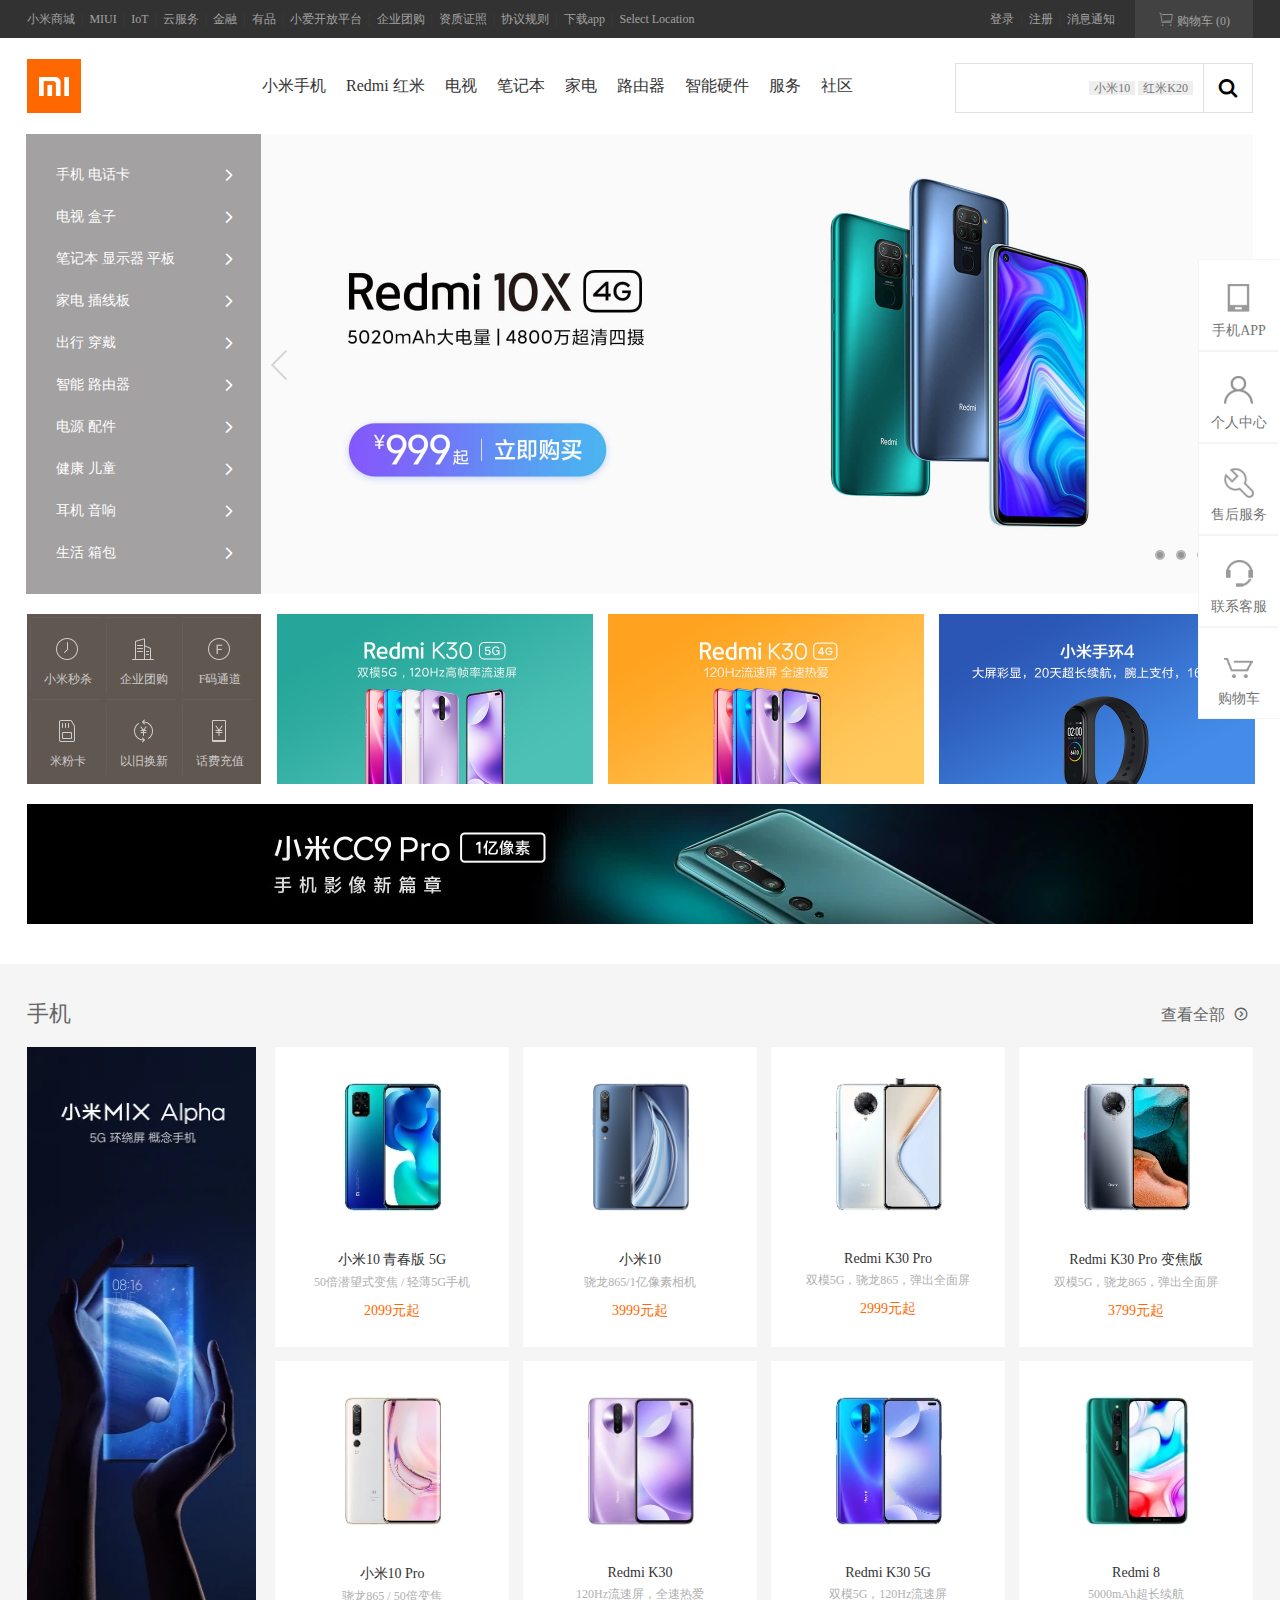
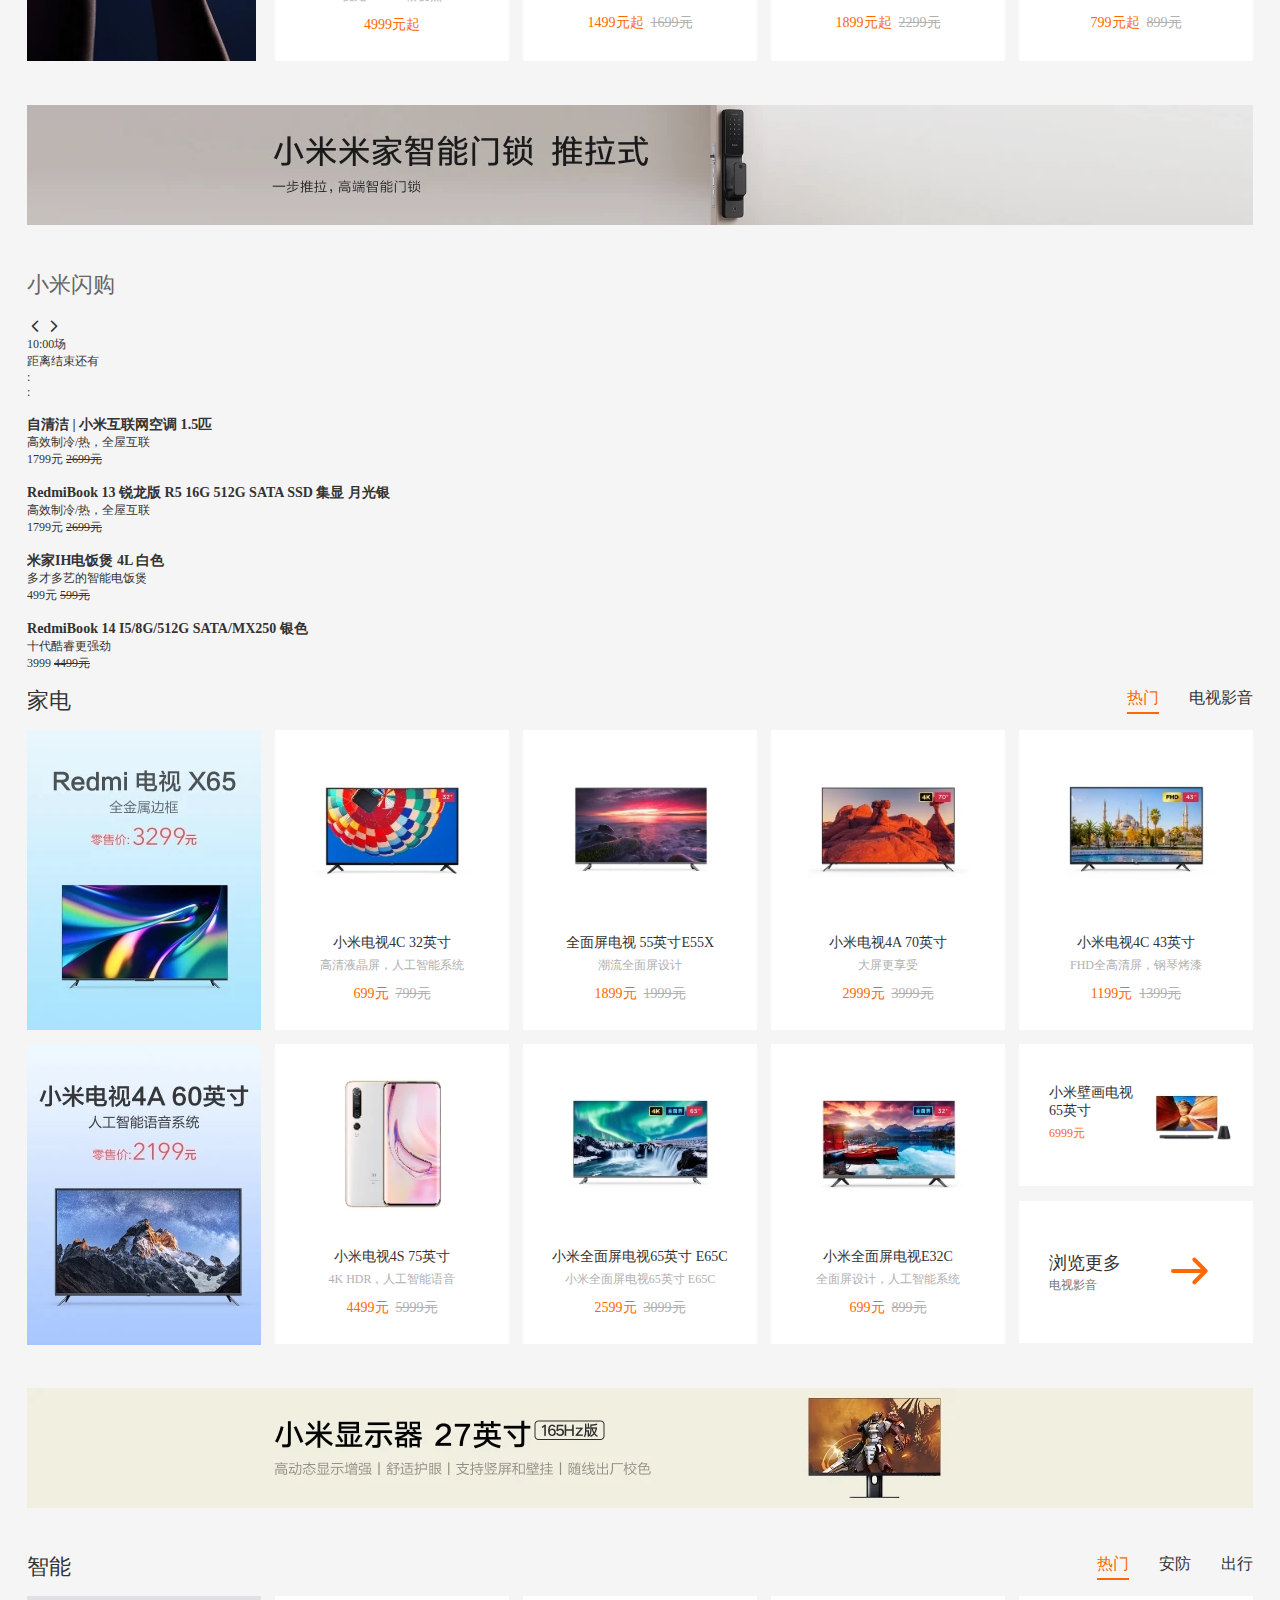
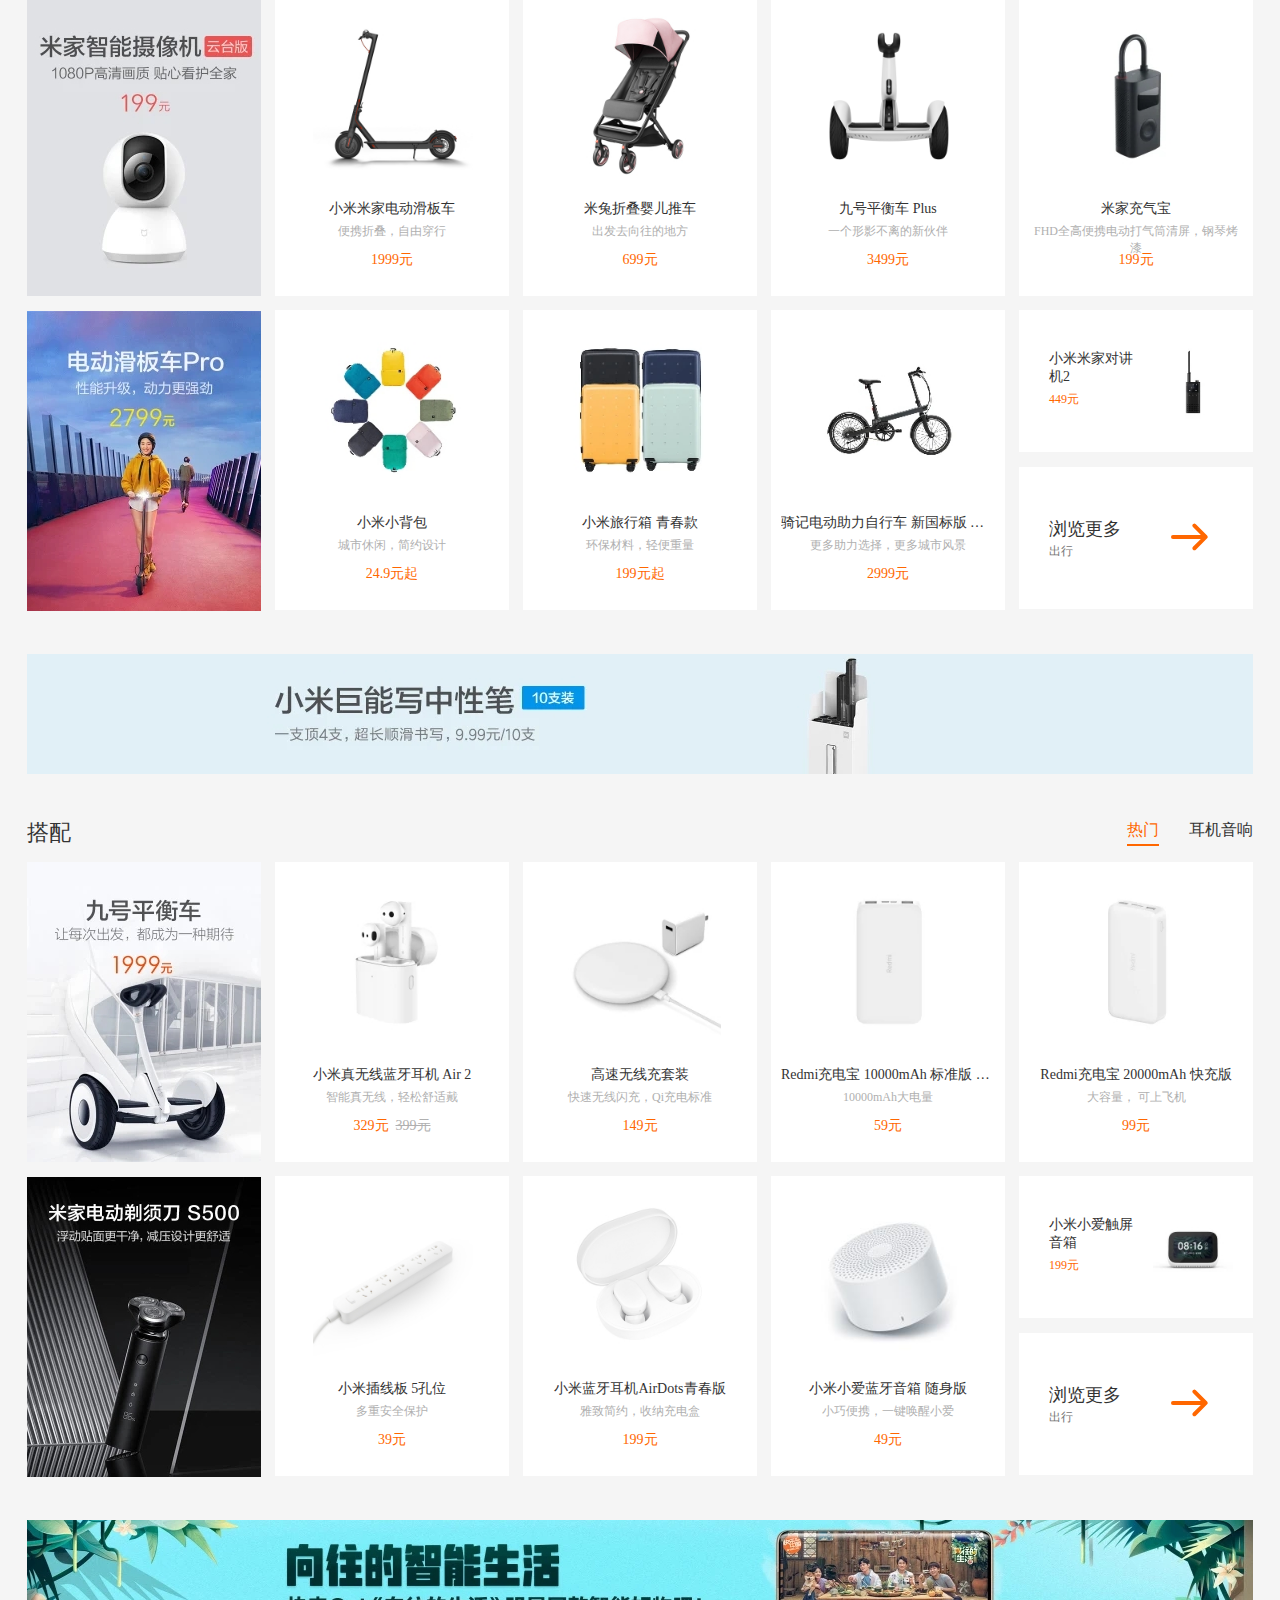
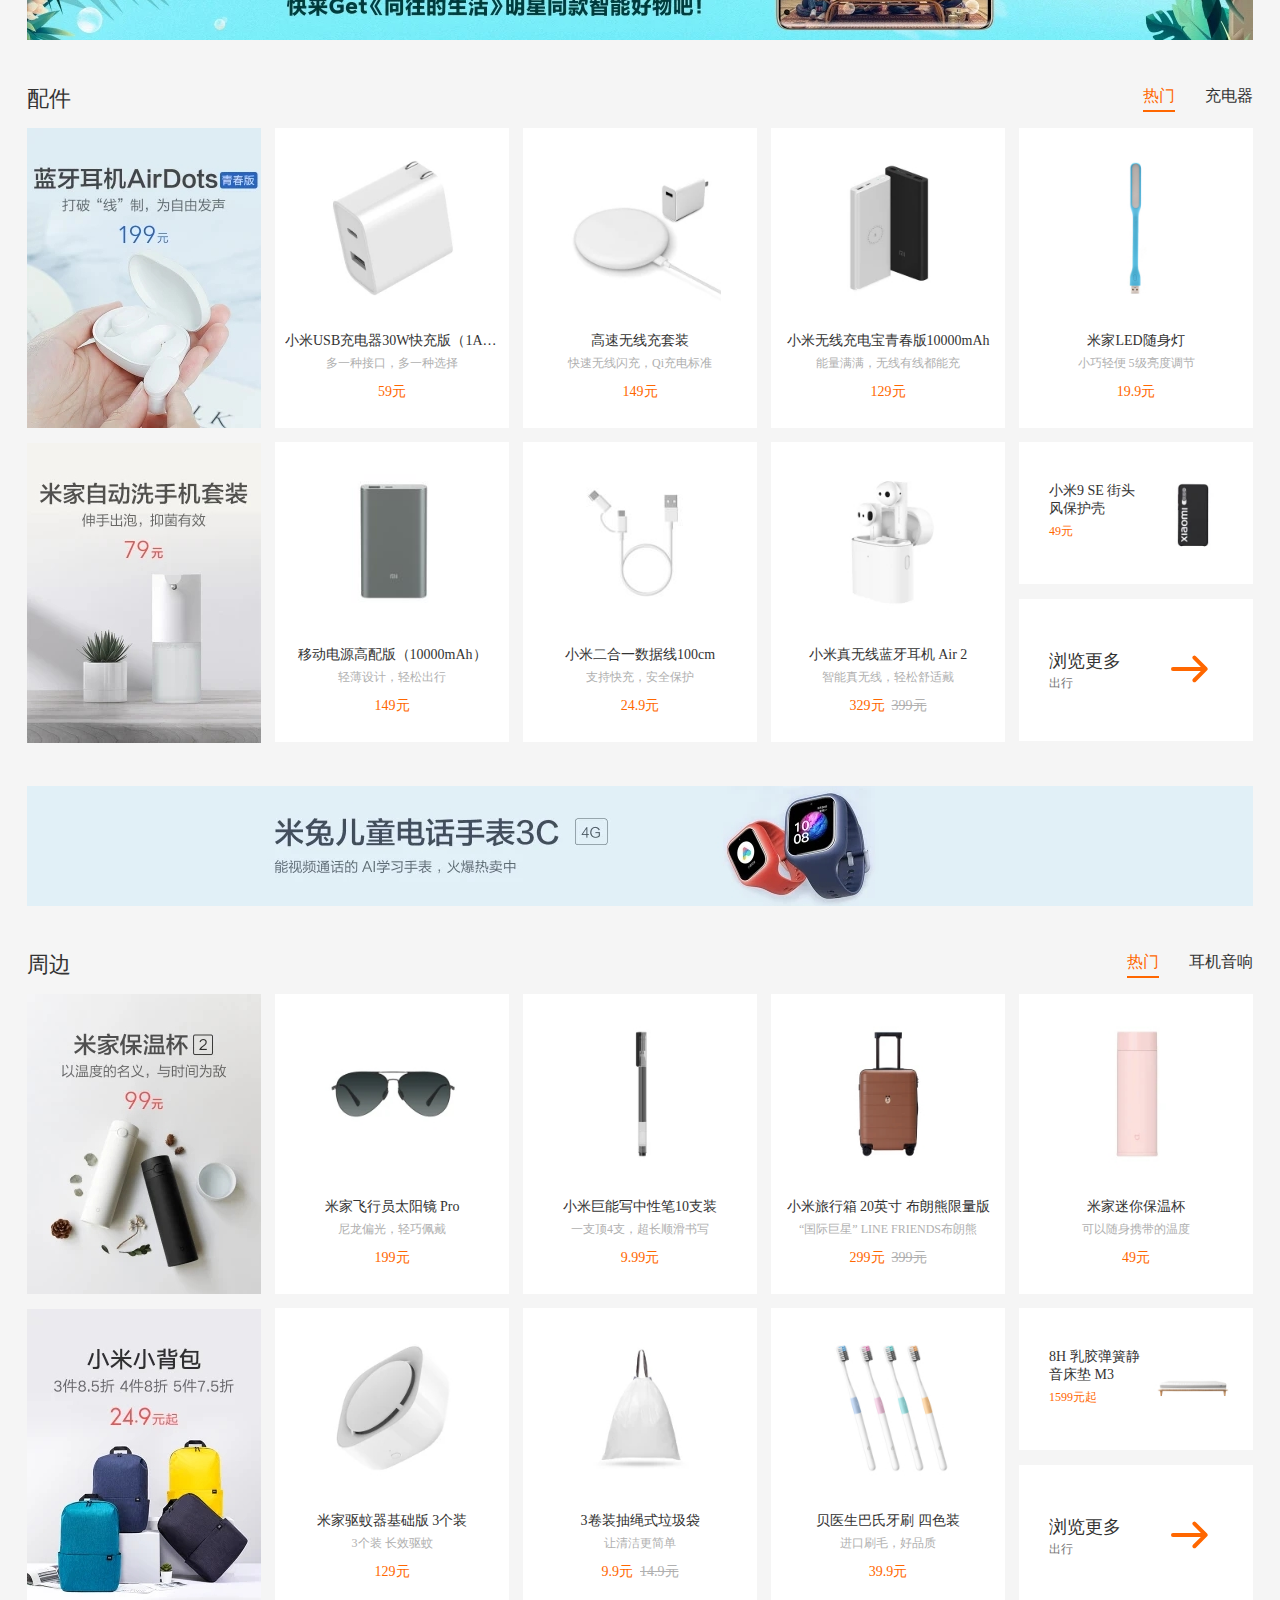
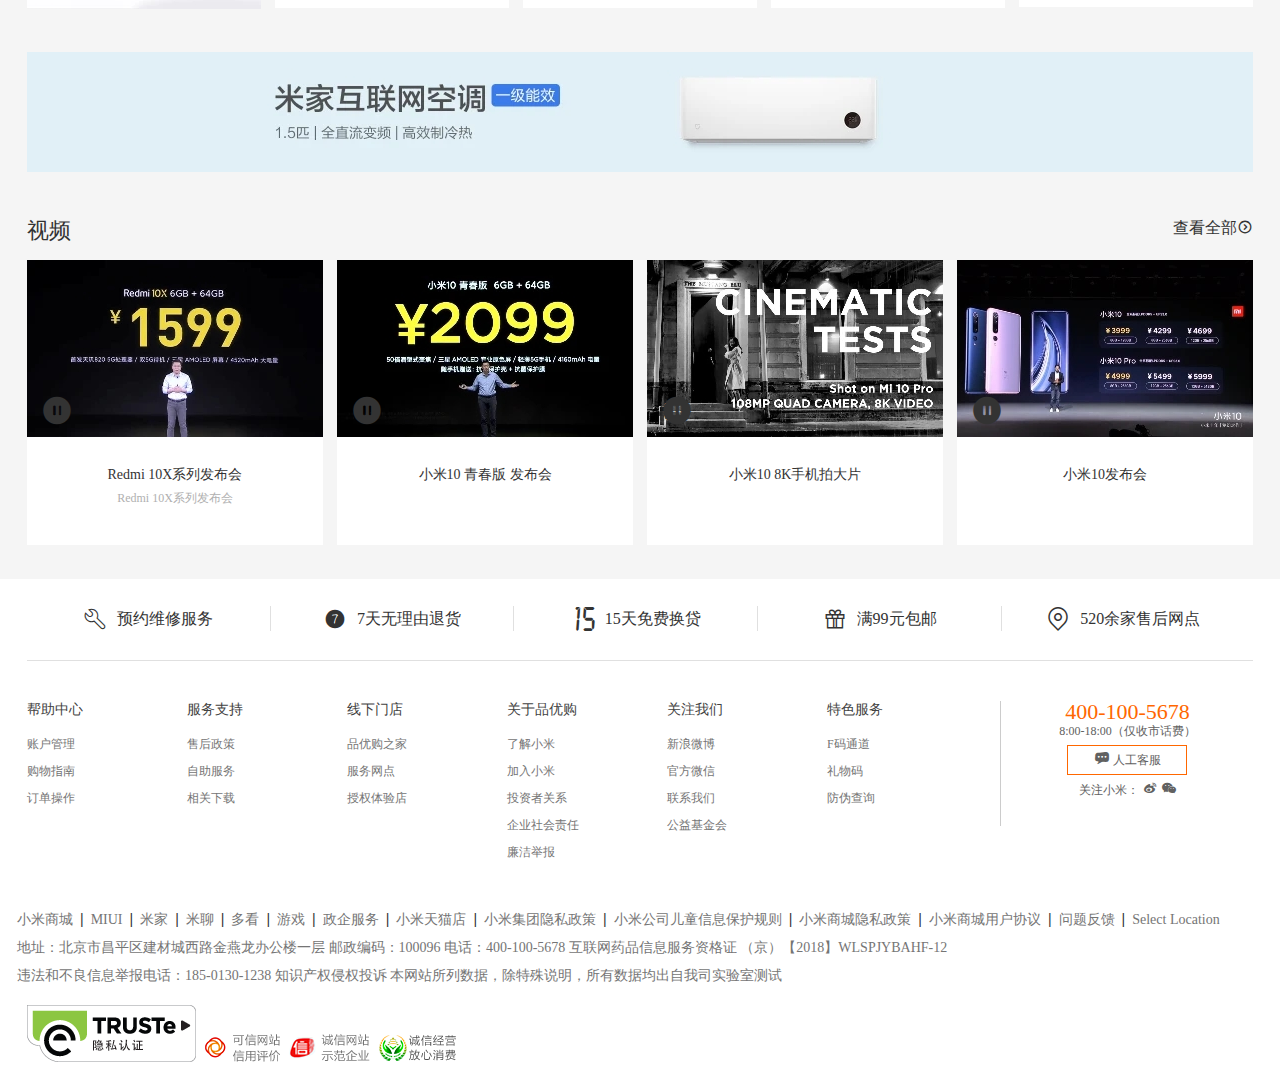
==== commit 4687441a: "Update index.html" ====
--- a/index.html
+++ b/index.html
@@ -738,11 +738,13 @@
     <!-- 大内容区 S -->
        <div class="idx-container">
            <div class="container">
+            
                <!-- 手机 -->
                <div class="idx-title">
                    <span class="tit">手机</span>
                     <a href="" class="more">查看全部 <i class="iconfont icon-youjiantou-"></i></a>
                </div>
+               
                <div class="idx-phone idx-box">
                     <div class="adv-box col-5">
                         <a href="#" class="single"><img src="img/al1.webp.jpg" alt=""></a>
@@ -818,6 +820,88 @@
                </div>
             <div class="idx-adv">
                 <a href="#"><img src="img/adv6.webp.jpg" alt=""></a>
+            </div>
+            <!-- 小米闪购 -->
+            <div class="xm-plain-box">
+                <div class="idx-title">
+                    <span class="tit">小米闪购</span>
+                </div>
+                <div class="swiper-controls">
+                    <span class="swiper-flashsale-prev"><i class="iconfont icon-zuo-"></i></span>
+                    <span class="swiper-flashsale-next"><i class="iconfont icon-you-"></i></span>
+                </div>
+                <div class="row">
+                    <div class="flashsale-countdown">
+                        <div class="round">10:00场</div>
+                        <div class="shandian"></div>
+                        <div class="desc">距离结束还有</div>
+                        <div class="ai">
+                            <div class="kuang">
+                                <span class="time"></span>
+                            </div>
+                            <span class="maohao">:</span>
+                            <div class="kuang1">
+                                <span class="time1"></span>
+                            </div>
+                            <span class="maohao1">:</span>
+                            <div class="kuang2">
+                                <span class="time2"></span>
+                            </div>
+                        </div>
+                    </div>
+                    <div class="flashsale-list">
+                        <ul class="swiper-wrapper">
+                            <li class="swiper-slide" style="">
+                                <a href="#">
+                                    <div class="content">
+                                        <div class="thumb">
+                                            <img src="img/xmsg.jpg" alt="">
+                                        </div>
+                                        <h3 class="title">自清洁 | 小米互联网空调 1.5匹</h3>
+                                        <p class="desc">高效制冷/热，全屋互联</p>
+                                        <p class="price">1799元 <del>2699元</del></p>
+                                    </div>
+                                </a>
+                            </li>
+                            <li class="swiper-slide" style="">
+                                <a href="#">
+                                    <div class="content">
+                                        <div class="thumb">
+                                            <img src="img/xmsg2.jpg" alt="">
+                                        </div>
+                                        <h3 class="title">RedmiBook 13 锐龙版 R5 16G 512G SATA SSD 集显 月光银</h3>
+                                        <p class="desc">高效制冷/热，全屋互联</p>
+                                        <p class="price">1799元 <del>2699元</del></p>
+                                    </div>
+                                </a>
+                            </li>
+                            <li class="swiper-slide" style="">
+                                <a href="#">
+                                    <div class="content">
+                                        <div class="thumb">
+                                            <img src="img/xmsg3.jpg" alt="">
+                                        </div>
+                                        <h3 class="title">米家IH电饭煲 4L 白色</h3>
+                                        <p class="desc">多才多艺的智能电饭煲</p>
+                                        <p class="price">499元 <del>599元</del></p>
+                                    </div>
+                                </a>
+                            </li>
+                            <li class="swiper-slide" style="">
+                                <a href="#">
+                                    <div class="content">
+                                        <div class="thumb">
+                                            <img src="img/xmsg4.jpg" alt="">
+                                        </div>
+                                        <h3 class="title">RedmiBook 14 I5/8G/512G SATA/MX250 银色</h3>
+                                        <p class="desc">十代酷睿更强劲</p>
+                                        <p class="price">3999 <del>4499元</del></p>
+                                    </div>
+                                </a>
+                            </li>
+                        </ul>
+                    </div>
+                </div>
             </div>
             <!-- 家电 -->
             <div class="home-brick-box">
@@ -1628,6 +1712,7 @@
         $(".btn").css("border-color","#e0e0e0");
     });
 
+//轮播图
     var idx = 0;
     var max=$('.banner-list>li').length-1;
 
@@ -1651,6 +1736,7 @@
         },300);
     });
 
+//二维码
     $("#er").mouseover(function(){
         $("#erweima").css("display","block")
     });
@@ -1690,6 +1776,32 @@
             });
         });
       })
+    
+     //倒计时
+    $(function(){
+    var starttime = new Date("2021/4/18/12:34");
+     setInterval(function() {
+         var nowtime = new Date();
+         var time = starttime - nowtime;
+         var hour = parseInt(time / 1000 / 60 / 60 % 24,10);
+         var minute = parseInt(time / 1000 / 60 % 60,10);
+         var seconds = parseInt(time / 1000 % 60,10);
+         hour = checkTime(hour);
+         minute = checkTime(minute);
+         seconds = checkTime(seconds);
+         $('.time').html(hour);
+         $('.time1').html(minute);
+         $('.time2').html(seconds);
+     }, 1000);
+    function checkTime(i) { //将0-9的数字前面加上0，例1变为01 
+        if (i < 10) {
+            i = "0" + i;
+        }
+        return i;
+    }
+    
+    })	
+
 
 </script>
 
